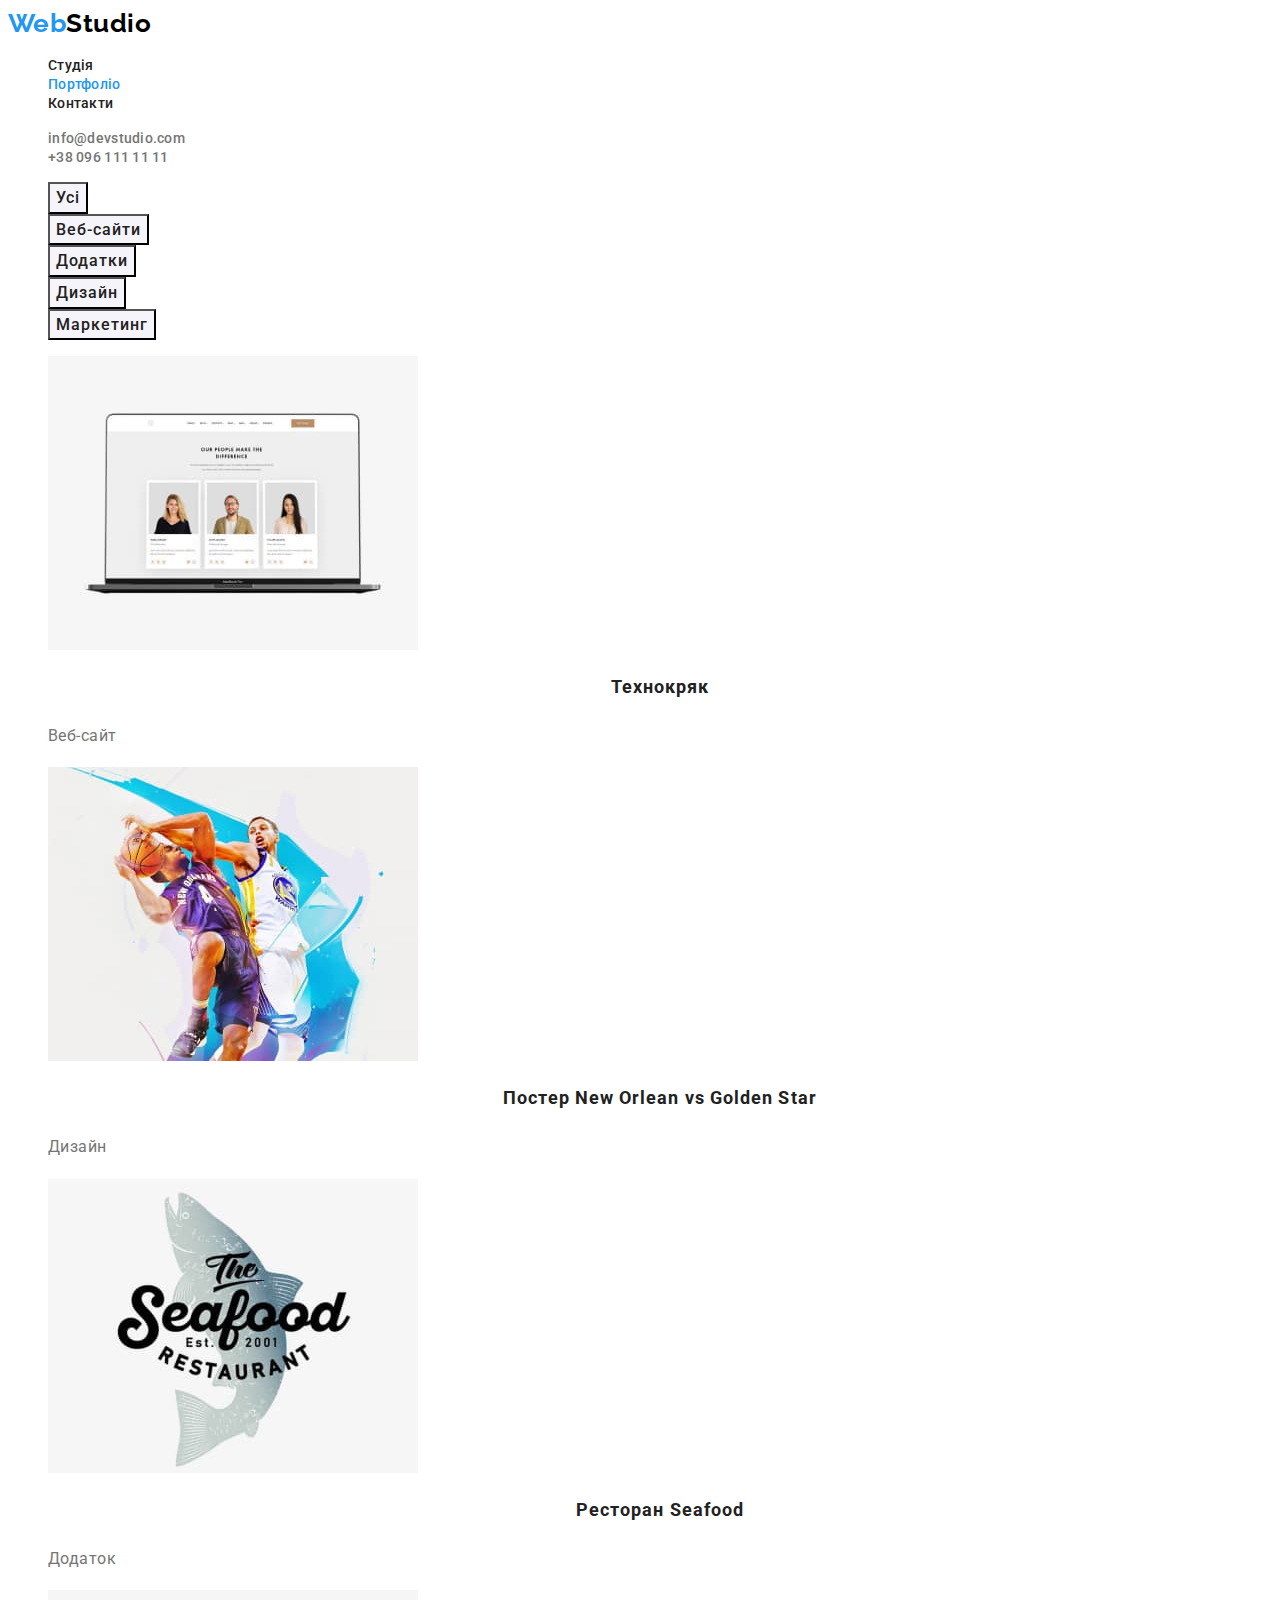
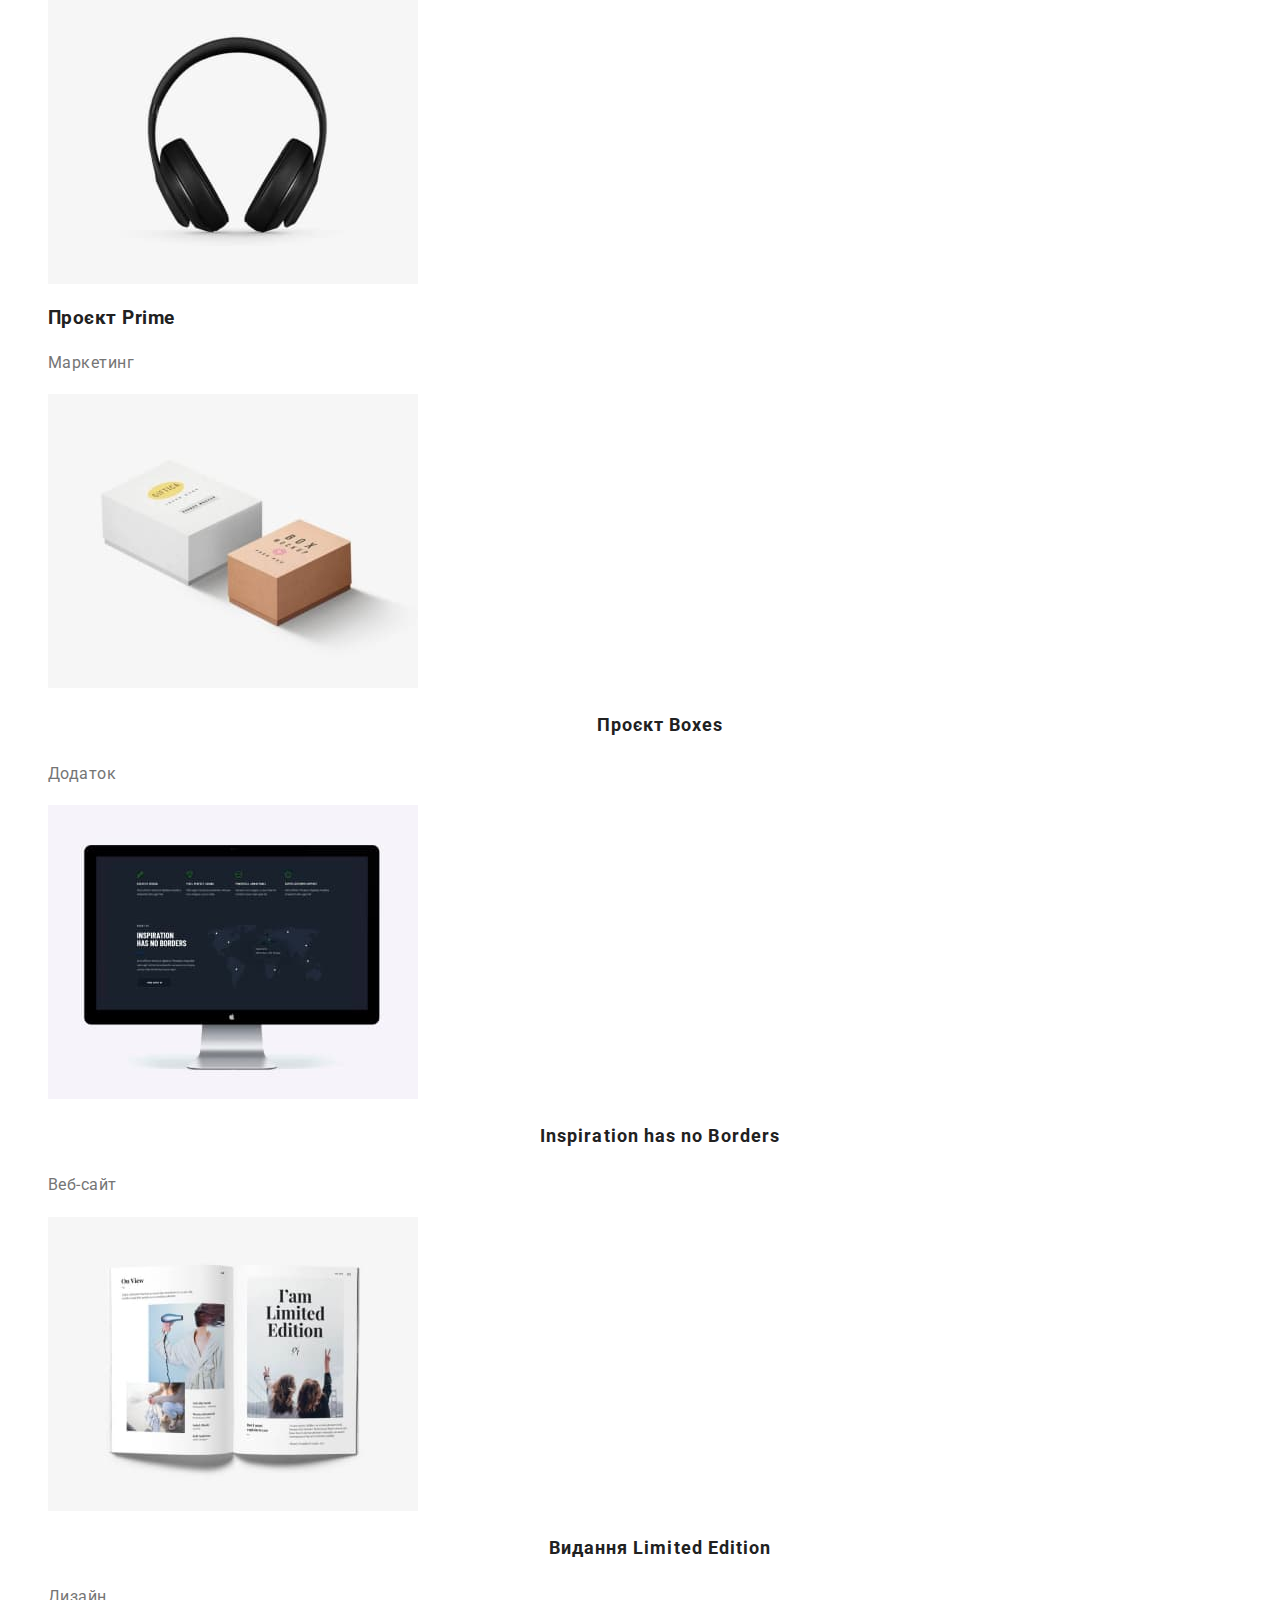
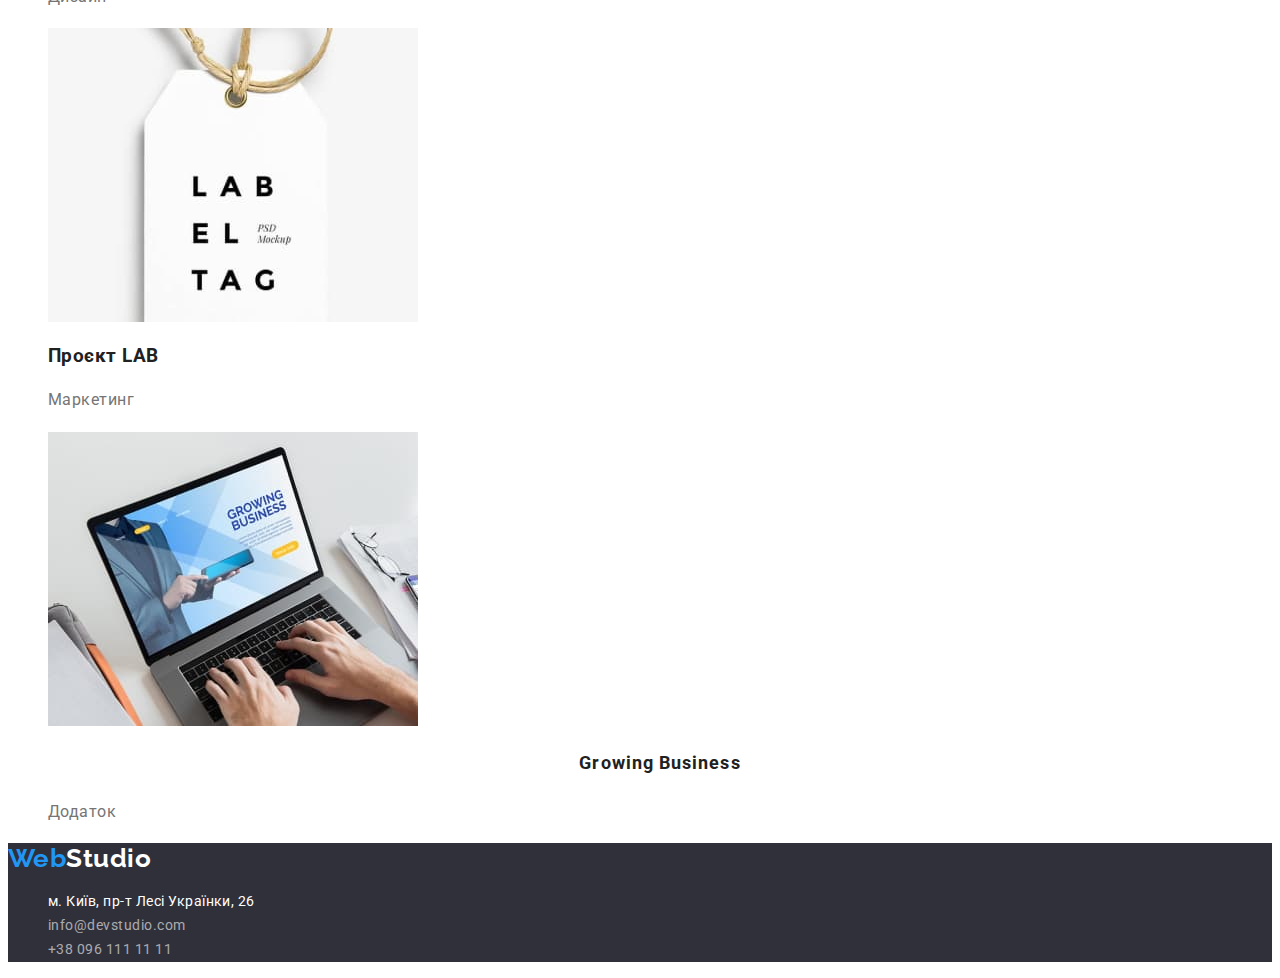
==== portfolio.html @ 3859c416 "Initial commit" ====
<!DOCTYPE html>
<html lang="en">
  <head>
    <meta charset="UTF-8" />
    <meta http-equiv="X-UA-Compatible" content="IE=edge" />
    <meta name="viewport" content="width=device-width, initial-scale=1.0" />
    <title>Портфоліо</title>
    <link
      href="https://fonts.googleapis.com/css2?family=Raleway:wght@700&family=Roboto:wght@400;500;700;900&display=swap"
      rel="stylesheet"
    />
    <link rel="stylesheet" href="./css/styles.css" />
  </head>
  <body>
    <!--Шапка сайту-->
    <header>
      <nav>
        <a href="./index.html" class="logo">
          <span class="logo-first">Web</span><span class="logo-second">Studio</span>
        </a>
        <ul class="site-nav list">
          <li><a href="./index.html" class="link">Студія</a></li>
          <li><a href="Портфоліо" class="link current">Портфоліо</a></li>
          <li><a href="Контакти" class="link">Контакти</a></li>
        </ul>
      </nav>
      <ul class="auth-nav list">
        <li><a href="info@devstudio.com" class="link">info@devstudio.com</a></li>
        <li><a href="+380961111111" class="link">+38 096 111 11 11</a></li>
      </ul>
    </header>
    <main>
      <section class="section">
        <h1 class="title-none">Портфоліо</h1>
        <ul class="button list">
          <li><button type="button" class="button secondary">Усі</button></li>
          <li><button type="button" class="button secondary">Веб-сайти</button></li>
          <li><button type="button" class="button secondary">Додатки</button></li>
          <li><button type="button" class="button secondary">Дизайн</button></li>
          <li><button type="button" class="button secondary">Маркетинг</button></li>
        </ul>
        <ul class="projects list">
          <li>
            <img src="./images/technocrack.jpg" alt="technocrack" width="370" height="294" />
            <h2 class="title">Технокряк</h2>
            <p class="text">Веб-сайт</p>
          </li>
          <li>
            <img
              src="./images/posternewstar.jpg"
              alt="Постер New Orlean vs Golden Star"
              width="370"
              height="294"
            />
            <h2 class="title">Постер New Orlean vs Golden Star</h2>
            <p class="text">Дизайн</p>
          </li>
          <li>
            <img
              src="./images/restaurantseafood.jpg"
              alt="Ресторан Seafood"
              width="370"
              height="294"
            />
            <h2 class="title">Ресторан Seafood</h2>
            <p class="text">Додаток</p>
          </li>
          <li>
            <img src="./images/projectprime.jpg" alt="Проєкт Prime" width="370" height="294" />
            <h3>Проєкт Prime</h3>
            <p class="text">Маркетинг</p>
          </li>
          <li>
            <img src="./images/projectboxes.jpg" alt="Проєкт Boxes" width="370" height="294" />
            <h2 class="title">Проєкт Boxes</h2>
            <p class="text">Додаток</p>
          </li>
          <li>
            <img
              src="./images/inspiration.jpg"
              alt="Inspiration has no Borders"
              width="370"
              height="294"
            />
            <h2 class="title">Inspiration has no Borders</h2>
            <p class="text">Веб-сайт</p>
          </li>
          <li>
            <img
              src="./images/limitededition.jpg"
              alt="Видання Limited Edition"
              width="370"
              height="294"
            />
            <h2 class="title">Видання Limited Edition</h2>
            <p class="text">Дизайн</p>
          </li>
          <li>
            <img src="./images/projectlab.jpg" alt="Проєкт LAB" width="370" height="294" />
            <h3>Проєкт LAB</h3>
            <p class="text">Маркетинг</p>
          </li>
          <li>
            <img
              src="./images/growingbusiness.jpg"
              alt="Growing Business"
              width="370"
              height="294"
            />
            <h2 class="title">Growing Business</h2>
            <p class="text">Додаток</p>
          </li>
        </ul>
      </section>
    </main>

    <footer>
      <div class="footer">
        <a href="./index.html" class="logo">
          <span class="logo-first">Web</span><span class="logo-third">Studio</span>
        </a>
        <!--Контакти-->
        <address>
          <ul class="list">
            <li>
              <a
                href="https://goo.gl/maps/4yeFiKxMRU1gBtnu8"
                target="_blank"
                rel="noopener noreferrer"
                class="address list"
                >м. Київ, пр-т Лесі Українки, 26</a
              >
            </li>
            <li><a href="" class="connect">info@devstudio.com</a></li>
            <li><a href="" class="connect">+38 096 111 11 11</a></li>
          </ul>
        </address>
      </div>
    </footer>
  </body>
</html>
---- css/styles.css ----
/* цвет основного теста rgba(33, 33, 33, 1) */
/* вторичный цвет теста rgba(117, 117, 117, 1) */
/* третичный цвет теста rgba(255, 255, 255, 0.6) */
/* цвет лого черный rgba(0, 0, 0, 1) */
/* цвет лого синий, bcg Button, hover rgba(33, 150, 243, 1) */
/* цвет основного фона, color hero, color Button rgba(255, 255, 255, 1) */
/* вторичный цвет фона, bcg Button secondary rgba(245, 244, 250, 1) */
/* третичный цвет фона footer, фона hero rgba(47, 48, 58, 1) */

:root {
    --primary-text-color: rgba(33, 33, 33, 1);
    --secondary-text-color: rgba(117, 117, 117, 1);
    --tertiary-text-color: rgba(255, 255, 255, 0.6);
    --accent-color: rgba(33, 150, 243, 1);
    --logo-first-color: rgba(0, 0, 0, 1);
    --button-text-color: rgba(255, 255, 255, 1);
    --bcg-button-color: rgba(245, 244, 250, 1);
    --bcg-hero-color: rgba(47, 48, 58, 1);
}

body {
    background-color: var(--button-text-color);
    color: var(--primary-text-color);
    font-family: 'Roboto', sans-serif;
    font-weight: 400;
    font-style: normal;
    letter-spacing: 0.03em;
}

.list {
    list-style: none;
}

/* Site nav */

.logo {
    font-family: 'Raleway', sans-serif;
    font-weight: 700;
    font-size: 26px;
    line-height: 1.2;
    text-decoration: none;
}

.logo-first {
    color: var(--accent-color);   
}

.logo-second {
    color: var(--logo-first-color);
}

.logo-third {
    color: var(--button-text-color);
}

.site-nav .link {
    color: var(--primary-text-color);
    font-weight: 500;
    font-size: 14px;
    line-height: 1.2;
    letter-spacing: 0.02em;
    text-decoration: none;
}
.site-nav .link:hover,
.site-nav .link:focus {
    color: var(--accent-color);
}

.site-nav .link.current {
    color: var(--accent-color);
}

.auth-nav .link {
    color: var(--secondary-text-color);
    font-weight: 500;
    font-size: 14px;
    line-height: 1.2;
    letter-spacing: 0.02em;
    text-decoration: none;
}

.auth-nav .link:hover, 
.auth-nav .link:focus {
    color: var(--accent-color);
}

/* Hero */

.hero {
    background-color: var(--bcg-hero-color);
}

.hero-title {
    color: var(--button-text-color);
    font-weight: 900;
    font-size: 44px;
    line-height: 1.36;
    text-align: center;
    letter-spacing: 0.06em;
    text-transform: uppercase;
}

/* Button-Hero */

.button {  
    background-color: var(--accent-color);
    color: var(--button-text-color);
    font-family: inherit;
    font-weight: 700;
    font-size: 16px;
    line-height: 1.88;
    letter-spacing: 0.06em;
}

/* Button-Portfolio */

.section .button {
    background-color: var(--button-text-color);
}

.button.secondary {
    background-color: var(--bcg-button-color);
    color: var(--primary-text-color);
    font-family: inherit;
    font-weight: 500;
    font-size: 16px;
    line-height: 1.6;
}

.button .button.secondary:hover,
.button .button.secondary:focus {
    background-color: var(--accent-color);
    color: var(--button-text-color);
}

/* Section */
 
.section .title {
    color: var(--primary-text-color);
    font-weight: 700;
    font-size: 36px;
    line-height: 1.2;
    text-align: center;
}

.section .title-none {
    display: none;
}

/* Features */

.features .title {
    color: var(--primary-text-color);
    font-weight: 700;
    font-size: 14px;
    line-height: 1.2;
    text-transform: uppercase;
}

.features .text {
    color: var(--secondary-text-color);
    font-size: 14px;
    line-height: 1.71;
}

/* Command */

.section.command {
    background-color: var(--bcg-button-color);
}

.command.list .title {
    color: var(--primary-text-color);
    font-weight: 500;
    font-size: 16px;
    line-height: 1.2;
}

.command.list .post {
    color: var(--secondary-text-color);
    font-size: 16px;
    line-height: 1.2;
}

/* Footer */

.footer {
    background-color: var(--bcg-hero-color);
}

.footer .address {
    color: var(--button-text-color);
    font-style: normal;
    font-size: 14px;
    line-height: 1.7;
    text-decoration: none;

}

.footer .address:hover,
.footer .address:hover {
    color: var(--accent-color);
}

.footer .connect {
    color: var(--tertiary-text-color);
    font-style: normal;
    font-size: 14px;
    line-height: 1.7;
    text-decoration: none;
}

.footer .connect:hover,
.footer .connect:focus {
    color: var(--accent-color);
}

/* Portfolio */

.projects .title {
    color: var(--primary-text-color);
    font-weight: 700;
    font-size: 18px;
    line-height: 2;
    letter-spacing: 0.06em;
}

.projects .text {
    color: var(--secondary-text-color);
    font-size: 16px;
    line-height: 1.9;    
}
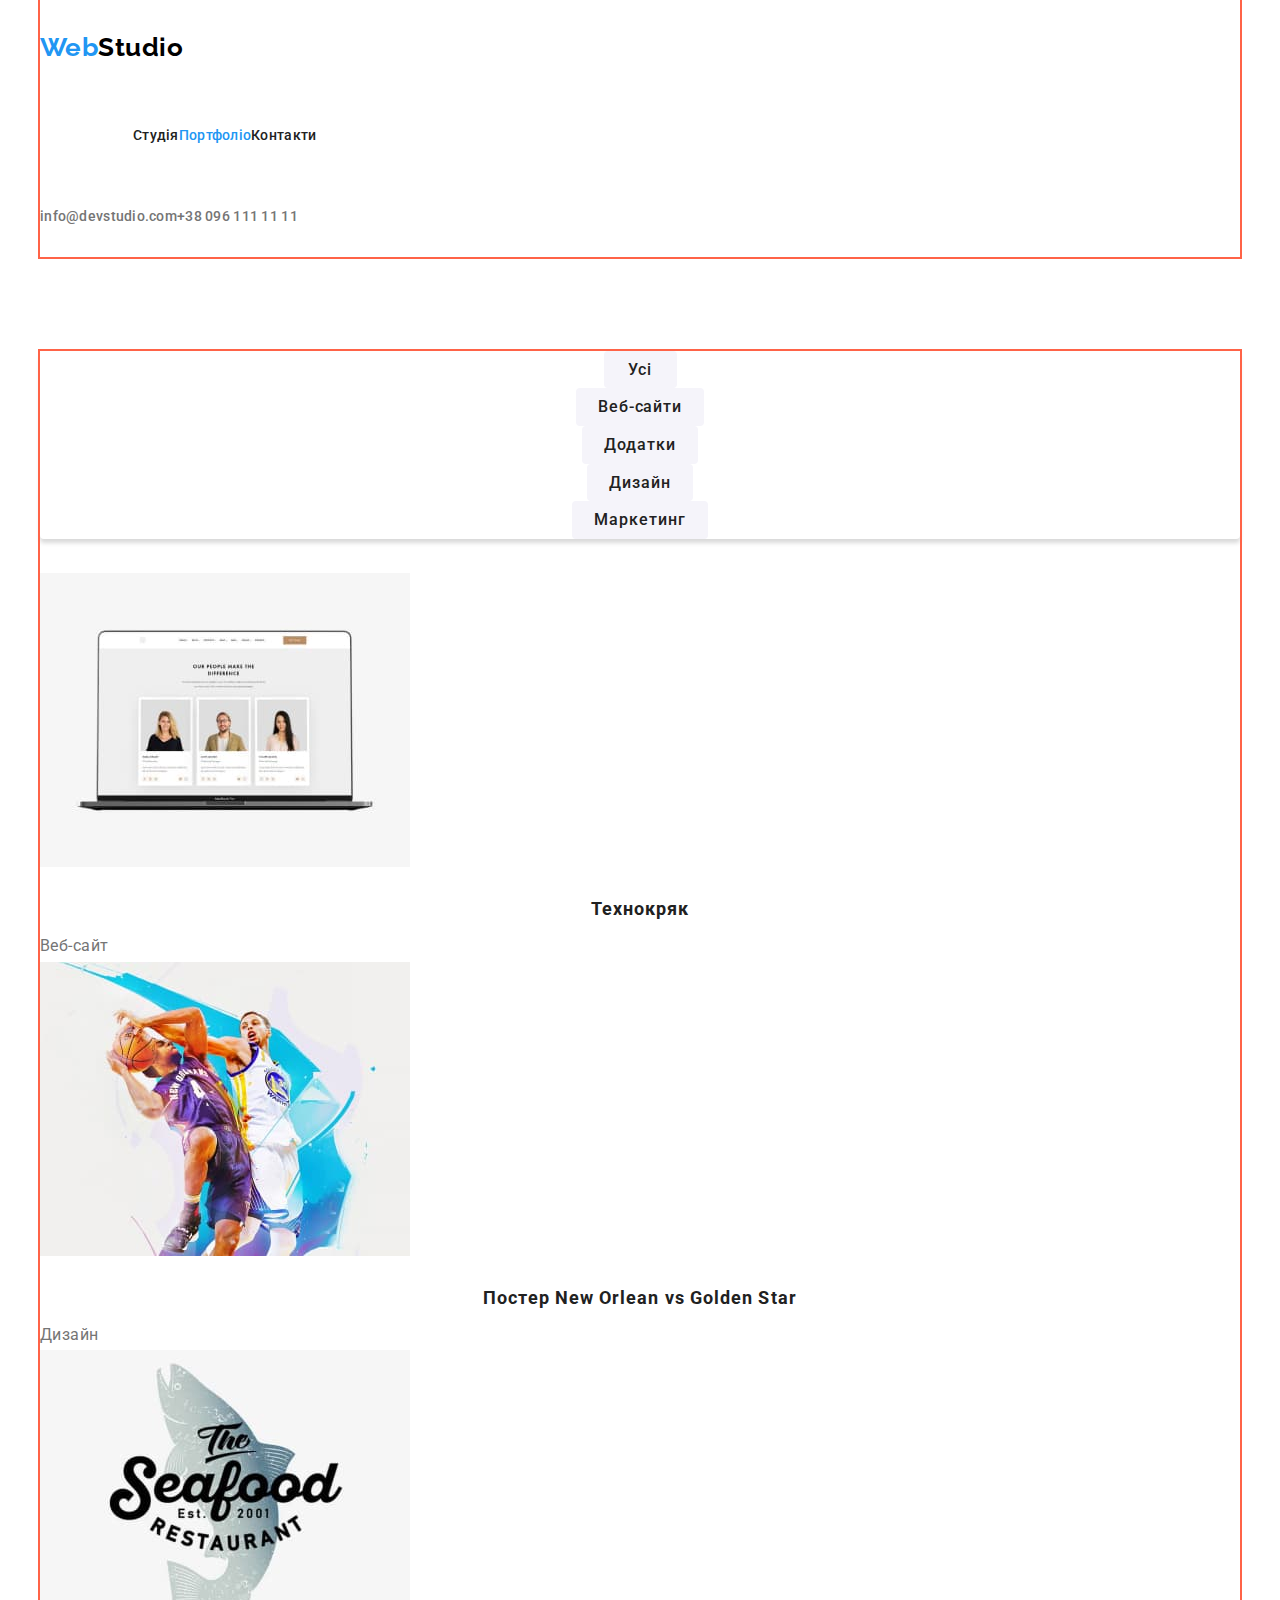
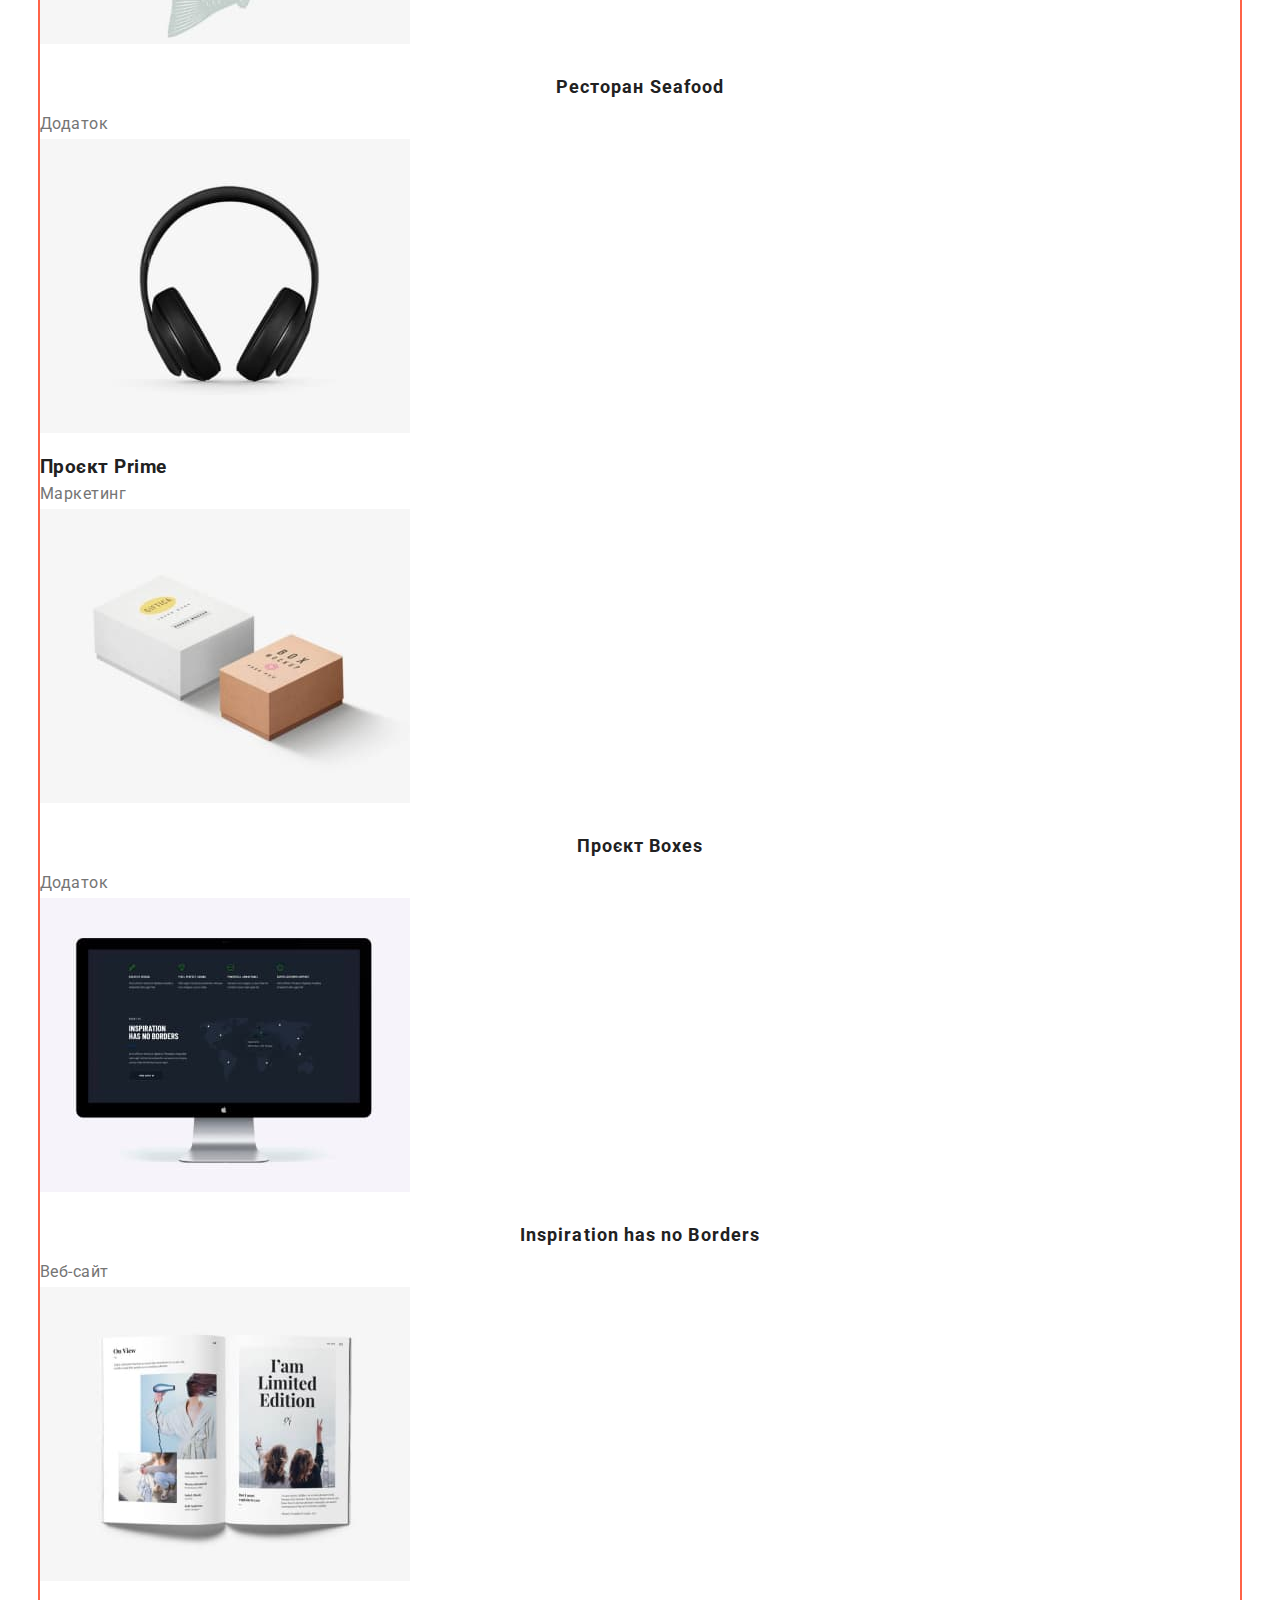
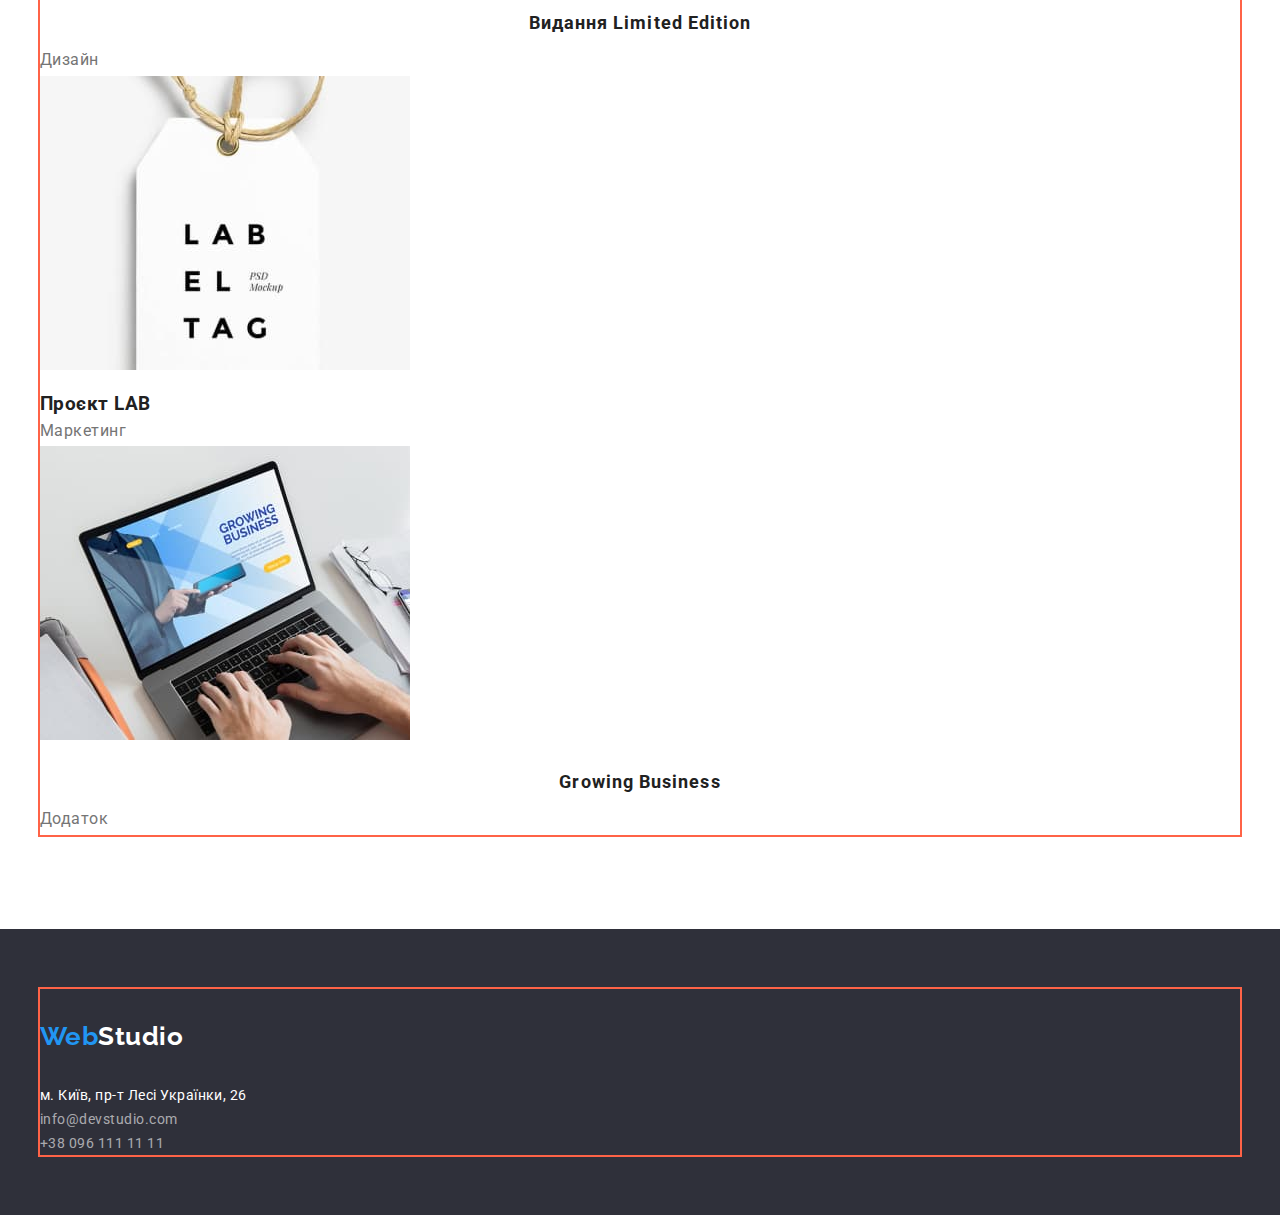
==== commit d612a84a: "Геометрия Главной страницы" ====
--- a/portfolio.html
+++ b/portfolio.html
@@ -9,132 +9,143 @@
       href="https://fonts.googleapis.com/css2?family=Raleway:wght@700&family=Roboto:wght@400;500;700;900&display=swap"
       rel="stylesheet"
     />
+    <link
+      rel="stylesheet"
+      href="https://cdnjs.cloudflare.com/ajax/libs/modern-normalize/1.0.0/modern-normalize.min.css"
+    />
     <link rel="stylesheet" href="./css/styles.css" />
   </head>
   <body>
     <!--Шапка сайту-->
     <header>
-      <nav>
-        <a href="./index.html" class="logo">
-          <span class="logo-first">Web</span><span class="logo-second">Studio</span>
-        </a>
-        <ul class="site-nav list">
-          <li><a href="./index.html" class="link">Студія</a></li>
-          <li><a href="Портфоліо" class="link current">Портфоліо</a></li>
-          <li><a href="Контакти" class="link">Контакти</a></li>
+      <div class="container">
+        <nav>
+          <a href="./index.html" class="logo">
+            <span class="logo-first">Web</span><span class="logo-second">Studio</span>
+          </a>
+          <ul class="site-nav list">
+            <li><a href="./index.html" class="link">Студія</a></li>
+            <li><a href="Портфоліо" class="link current">Портфоліо</a></li>
+            <li><a href="Контакти" class="link">Контакти</a></li>
+          </ul>
+        </nav>
+        <ul class="auth-nav list">
+          <li><a href="info@devstudio.com" class="link">info@devstudio.com</a></li>
+          <li><a href="+380961111111" class="link">+38 096 111 11 11</a></li>
         </ul>
-      </nav>
-      <ul class="auth-nav list">
-        <li><a href="info@devstudio.com" class="link">info@devstudio.com</a></li>
-        <li><a href="+380961111111" class="link">+38 096 111 11 11</a></li>
-      </ul>
+      </div>
     </header>
+
     <main>
       <section class="section">
-        <h1 class="title-none">Портфоліо</h1>
-        <ul class="button list">
-          <li><button type="button" class="button secondary">Усі</button></li>
-          <li><button type="button" class="button secondary">Веб-сайти</button></li>
-          <li><button type="button" class="button secondary">Додатки</button></li>
-          <li><button type="button" class="button secondary">Дизайн</button></li>
-          <li><button type="button" class="button secondary">Маркетинг</button></li>
-        </ul>
-        <ul class="projects list">
-          <li>
-            <img src="./images/technocrack.jpg" alt="technocrack" width="370" height="294" />
-            <h2 class="title">Технокряк</h2>
-            <p class="text">Веб-сайт</p>
-          </li>
-          <li>
-            <img
-              src="./images/posternewstar.jpg"
-              alt="Постер New Orlean vs Golden Star"
-              width="370"
-              height="294"
-            />
-            <h2 class="title">Постер New Orlean vs Golden Star</h2>
-            <p class="text">Дизайн</p>
-          </li>
-          <li>
-            <img
-              src="./images/restaurantseafood.jpg"
-              alt="Ресторан Seafood"
-              width="370"
-              height="294"
-            />
-            <h2 class="title">Ресторан Seafood</h2>
-            <p class="text">Додаток</p>
-          </li>
-          <li>
-            <img src="./images/projectprime.jpg" alt="Проєкт Prime" width="370" height="294" />
-            <h3>Проєкт Prime</h3>
-            <p class="text">Маркетинг</p>
-          </li>
-          <li>
-            <img src="./images/projectboxes.jpg" alt="Проєкт Boxes" width="370" height="294" />
-            <h2 class="title">Проєкт Boxes</h2>
-            <p class="text">Додаток</p>
-          </li>
-          <li>
-            <img
-              src="./images/inspiration.jpg"
-              alt="Inspiration has no Borders"
-              width="370"
-              height="294"
-            />
-            <h2 class="title">Inspiration has no Borders</h2>
-            <p class="text">Веб-сайт</p>
-          </li>
-          <li>
-            <img
-              src="./images/limitededition.jpg"
-              alt="Видання Limited Edition"
-              width="370"
-              height="294"
-            />
-            <h2 class="title">Видання Limited Edition</h2>
-            <p class="text">Дизайн</p>
-          </li>
-          <li>
-            <img src="./images/projectlab.jpg" alt="Проєкт LAB" width="370" height="294" />
-            <h3>Проєкт LAB</h3>
-            <p class="text">Маркетинг</p>
-          </li>
-          <li>
-            <img
-              src="./images/growingbusiness.jpg"
-              alt="Growing Business"
-              width="370"
-              height="294"
-            />
-            <h2 class="title">Growing Business</h2>
-            <p class="text">Додаток</p>
-          </li>
-        </ul>
+        <div class="container">
+          <h1 class="title-none">Портфоліо</h1>
+          <ul class="button list">
+            <li><button type="button" class="button secondary">Усі</button></li>
+            <li><button type="button" class="button secondary">Веб-сайти</button></li>
+            <li><button type="button" class="button secondary">Додатки</button></li>
+            <li><button type="button" class="button secondary">Дизайн</button></li>
+            <li><button type="button" class="button secondary">Маркетинг</button></li>
+          </ul>
+          <ul class="projects list">
+            <li>
+              <img src="./images/technocrack.jpg" alt="technocrack" width="370" height="294" />
+              <h2 class="title">Технокряк</h2>
+              <p class="text">Веб-сайт</p>
+            </li>
+            <li>
+              <img
+                src="./images/posternewstar.jpg"
+                alt="Постер New Orlean vs Golden Star"
+                width="370"
+                height="294"
+              />
+              <h2 class="title">Постер New Orlean vs Golden Star</h2>
+              <p class="text">Дизайн</p>
+            </li>
+            <li>
+              <img
+                src="./images/restaurantseafood.jpg"
+                alt="Ресторан Seafood"
+                width="370"
+                height="294"
+              />
+              <h2 class="title">Ресторан Seafood</h2>
+              <p class="text">Додаток</p>
+            </li>
+            <li>
+              <img src="./images/projectprime.jpg" alt="Проєкт Prime" width="370" height="294" />
+              <h3>Проєкт Prime</h3>
+              <p class="text">Маркетинг</p>
+            </li>
+            <li>
+              <img src="./images/projectboxes.jpg" alt="Проєкт Boxes" width="370" height="294" />
+              <h2 class="title">Проєкт Boxes</h2>
+              <p class="text">Додаток</p>
+            </li>
+            <li>
+              <img
+                src="./images/inspiration.jpg"
+                alt="Inspiration has no Borders"
+                width="370"
+                height="294"
+              />
+              <h2 class="title">Inspiration has no Borders</h2>
+              <p class="text">Веб-сайт</p>
+            </li>
+            <li>
+              <img
+                src="./images/limitededition.jpg"
+                alt="Видання Limited Edition"
+                width="370"
+                height="294"
+              />
+              <h2 class="title">Видання Limited Edition</h2>
+              <p class="text">Дизайн</p>
+            </li>
+            <li>
+              <img src="./images/projectlab.jpg" alt="Проєкт LAB" width="370" height="294" />
+              <h3>Проєкт LAB</h3>
+              <p class="text">Маркетинг</p>
+            </li>
+            <li>
+              <img
+                src="./images/growingbusiness.jpg"
+                alt="Growing Business"
+                width="370"
+                height="294"
+              />
+              <h2 class="title">Growing Business</h2>
+              <p class="text">Додаток</p>
+            </li>
+          </ul>
+        </div>
       </section>
     </main>
 
     <footer>
       <div class="footer">
-        <a href="./index.html" class="logo">
-          <span class="logo-first">Web</span><span class="logo-third">Studio</span>
-        </a>
-        <!--Контакти-->
-        <address>
-          <ul class="list">
-            <li>
-              <a
-                href="https://goo.gl/maps/4yeFiKxMRU1gBtnu8"
-                target="_blank"
-                rel="noopener noreferrer"
-                class="address list"
-                >м. Київ, пр-т Лесі Українки, 26</a
-              >
-            </li>
-            <li><a href="" class="connect">info@devstudio.com</a></li>
-            <li><a href="" class="connect">+38 096 111 11 11</a></li>
-          </ul>
-        </address>
+        <div class="container">
+          <a href="./index.html" class="logo">
+            <span class="logo-first">Web</span><span class="logo-third">Studio</span>
+          </a>
+          <!--Контакти-->
+          <address>
+            <ul class="list">
+              <li>
+                <a
+                  href="https://goo.gl/maps/4yeFiKxMRU1gBtnu8"
+                  target="_blank"
+                  rel="noopener noreferrer"
+                  class="address list"
+                  >м. Київ, пр-т Лесі Українки, 26</a
+                >
+              </li>
+              <li><a href="" class="connect">info@devstudio.com</a></li>
+              <li><a href="" class="connect">+38 096 111 11 11</a></li>
+            </ul>
+          </address>
+        </div>
       </div>
     </footer>
   </body>
--- a/css/styles.css
+++ b/css/styles.css
@@ -28,12 +28,35 @@
 }
 
 .list {
+    padding: 0;
+    margin: 0;
     list-style: none;
 }
 
+h1,
+h2,
+h3,
+p {
+    margin-top: 0;
+    margin-bottom: 0;
+}
+
 /* Site nav */
+.main-nav {
+    display: flex;
+    align-items: center;
+}
+
+.nav {
+    display: flex;
+    align-items: center;
+}
 
 .logo {
+    display: block;
+    padding-top: 32px;
+    padding-bottom: 32px;
+
     font-family: 'Raleway', sans-serif;
     font-weight: 700;
     font-size: 26px;
@@ -42,7 +65,7 @@
 }
 
 .logo-first {
-    color: var(--accent-color);   
+    color: var(--accent-color);
 }
 
 .logo-second {
@@ -53,14 +76,29 @@
     color: var(--button-text-color);
 }
 
+.site-nav {
+    display: flex;
+    margin-left: 93px;
+}
+
+.site-nav .item + .item {
+    margin-left: 50px;
+}
+
 .site-nav .link {
-    color: var(--primary-text-color);
+    display: block;
+    padding-top: 32px;
+    padding-bottom: 32px;
+
+    color: var(--primary-text-color);
+
     font-weight: 500;
     font-size: 14px;
     line-height: 1.2;
     letter-spacing: 0.02em;
     text-decoration: none;
 }
+
 .site-nav .link:hover,
 .site-nav .link:focus {
     color: var(--accent-color);
@@ -70,8 +108,22 @@
     color: var(--accent-color);
 }
 
+.auth-nav {
+        display: flex;
+        margin-left: auto;
+    }
+
+.auth-nav .item + .item {
+    margin-left: 50px;
+}
+
 .auth-nav .link {
+    display: block;
+    padding-top: 32px;
+    padding-bottom: 32px;
+
     color: var(--secondary-text-color);
+
     font-weight: 500;
     font-size: 14px;
     line-height: 1.2;
@@ -79,37 +131,67 @@
     text-decoration: none;
 }
 
-.auth-nav .link:hover, 
+.auth-nav .link:hover,
 .auth-nav .link:focus {
     color: var(--accent-color);
 }
 
+.page-header {
+    background-color: var(--button-text-color);
+}
+
 /* Hero */
 
 .hero {
+    padding-top: 200px;
+    padding-bottom: 200px;
+    margin-bottom: 94px;
+    text-align: center;
     background-color: var(--bcg-hero-color);
+
 }
 
 .hero-title {
-    color: var(--button-text-color);
+    margin-top: 0;
+    margin-bottom: 30px;
+
+    color: var(--button-text-color);
+
     font-weight: 900;
     font-size: 44px;
     line-height: 1.36;
-    text-align: center;
+
     letter-spacing: 0.06em;
     text-transform: uppercase;
 }
 
 /* Button-Hero */
 
-.button {  
+.button {
+    border-radius: 4px;
+    border: transparent;
+    padding: 10px 32px;
+    min-width: 216px;
+
     background-color: var(--accent-color);
-    color: var(--button-text-color);
+    box-shadow: 0px 4px 4px rgba(0, 0, 0, 0.15);
+    color: var(--button-text-color);
+
     font-family: inherit;
     font-weight: 700;
     font-size: 16px;
     line-height: 1.88;
     letter-spacing: 0.06em;
+    text-align: center;
+    align-items: center;
+}
+
+.container {
+    margin-left: auto;
+    margin-right: auto;
+
+    width: 1200px;
+    outline: 2px solid tomato
 }
 
 /* Button-Portfolio */
@@ -119,23 +201,34 @@
 }
 
 .button.secondary {
+    display: inline-block;
+    border-radius: 4px;
+    border: transparent;
+    padding: 6px 22px;
+    min-width: 73px;
+
     background-color: var(--bcg-button-color);
     color: var(--primary-text-color);
+    box-shadow: none;
+
     font-family: inherit;
     font-weight: 500;
     font-size: 16px;
     line-height: 1.6;
+    text-align: center;
 }
 
 .button .button.secondary:hover,
 .button .button.secondary:focus {
     background-color: var(--accent-color);
     color: var(--button-text-color);
+    box-shadow: 0px 3px 1px rgba(0, 0, 0, 0.1), 0px 1px 2px rgba(0, 0, 0, 0.08), 0px 2px 2px rgba(0, 0, 0, 0.12);
 }
 
 /* Section */
- 
+
 .section .title {
+    margin: 0; 
     color: var(--primary-text-color);
     font-weight: 700;
     font-size: 36px;
@@ -147,9 +240,30 @@
     display: none;
 }
 
+.section h2.title {
+    margin-bottom: 50px;
+}
+
+.section.command h2.title {
+    padding-top: 94px;
+}
+
 /* Features */
+.features {
+    display: flex;
+
+}
+
+.features .item + .item {
+    margin-left: 30px;
+}
+
+ul.features.list {
+    margin-bottom: 94px;
+}
 
 .features .title {
+    margin-bottom: 10px;
     color: var(--primary-text-color);
     font-weight: 700;
     font-size: 14px;
@@ -163,32 +277,60 @@
     line-height: 1.71;
 }
 
+/* Work */
+
+.work {
+    display: flex;
+    justify-content: space-between;
+    max-height: 294px;
+}
+
 /* Command */
 
+.command.list {
+    display: flex;
+    justify-content: space-between;
+}
+
+.command.list .item {
+    background-color: var(--button-text-color);
+}
+
+
 .section.command {
+    margin-top: 94px;
+    padding-bottom: 94px;
     background-color: var(--bcg-button-color);
 }
 
 .command.list .title {
+    margin-top: 30px;
+    margin-bottom: 10px;
     color: var(--primary-text-color);
     font-weight: 500;
     font-size: 16px;
     line-height: 1.2;
+    text-align: center;
 }
 
 .command.list .post {
+    margin-top: 0;
     color: var(--secondary-text-color);
     font-size: 16px;
     line-height: 1.2;
+    text-align: center;
 }
 
 /* Footer */
 
 .footer {
+    padding-top: 60px;
+    padding-bottom: 60px;
     background-color: var(--bcg-hero-color);
 }
 
 .footer .address {
+    margin-top: 20px;
     color: var(--button-text-color);
     font-style: normal;
     font-size: 14px;
@@ -203,6 +345,7 @@
 }
 
 .footer .connect {
+    margin-top: 9px;
     color: var(--tertiary-text-color);
     font-style: normal;
     font-size: 14px;
@@ -225,11 +368,28 @@
     letter-spacing: 0.06em;
 }
 
+.projects h2.title {
+    margin-bottom: 4px;
+}
+
 .projects .text {
     color: var(--secondary-text-color);
     font-size: 16px;
-    line-height: 1.9;    
-}
-
-
-
+    line-height: 1.9;
+}
+
+.section ul.button.list {
+    padding: 0;
+    margin-top: 94px;
+    margin-bottom: 34px;
+    padding-top: 0;
+    padding-bottom: 0;
+}
+
+.projects img {
+    margin-bottom: 20px;
+}
+
+ul.projects.list {
+    margin-bottom: 94px;
+}
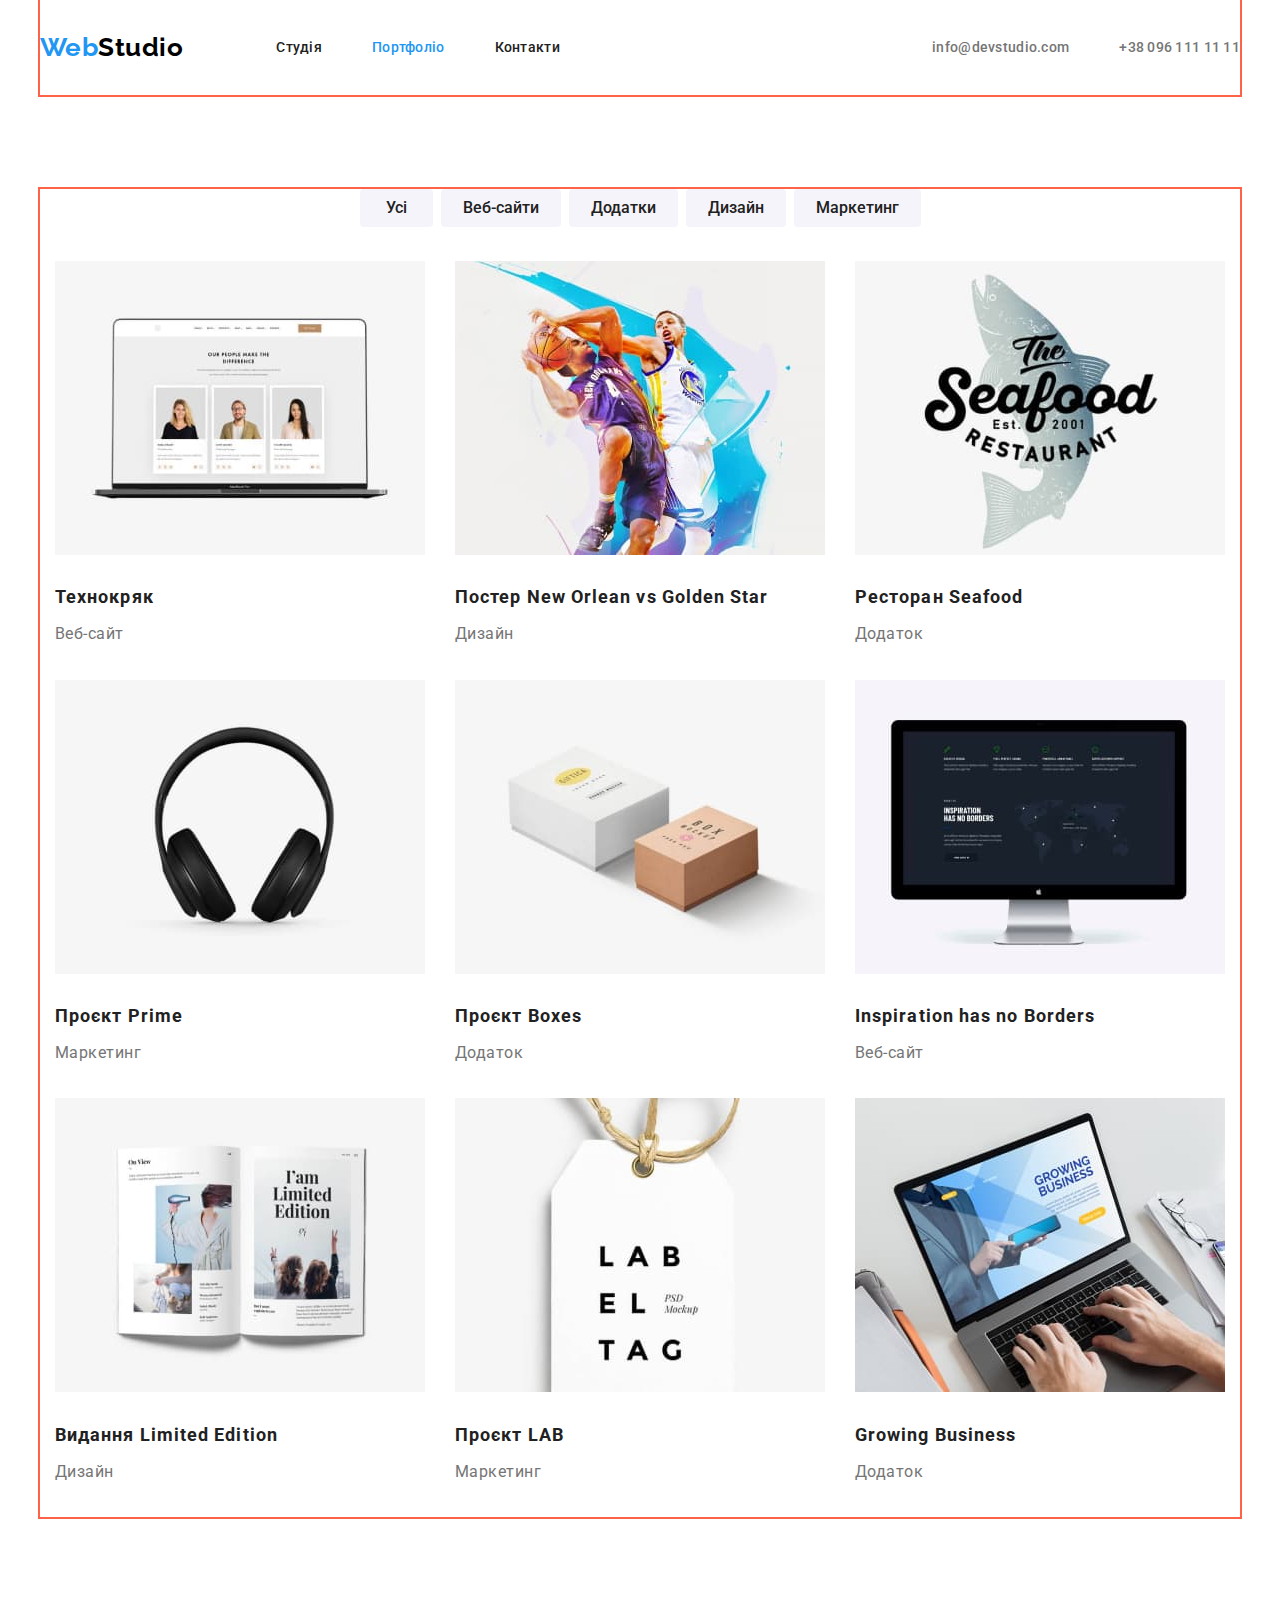
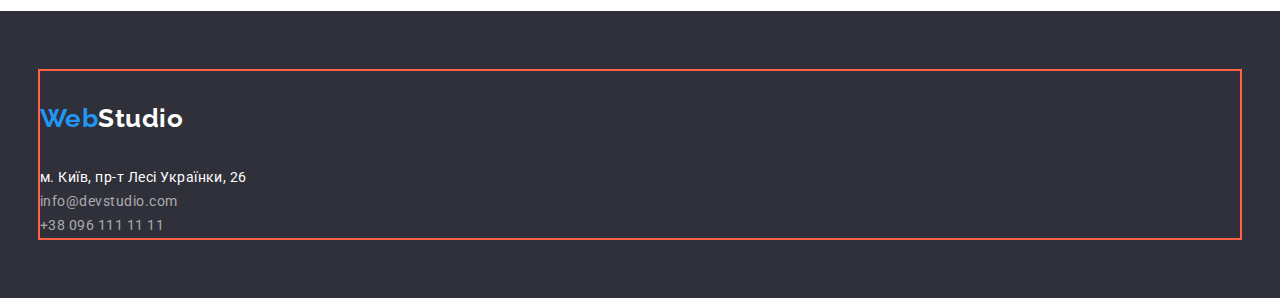
==== commit 1adafb84: "Добавляет геометрия страница портфолио" ====
--- a/portfolio.html
+++ b/portfolio.html
@@ -17,21 +17,21 @@
   </head>
   <body>
     <!--Шапка сайту-->
-    <header>
-      <div class="container">
-        <nav>
+    <header class="header">
+      <div class="container main-nav">
+        <nav class="nav">
           <a href="./index.html" class="logo">
             <span class="logo-first">Web</span><span class="logo-second">Studio</span>
           </a>
           <ul class="site-nav list">
-            <li><a href="./index.html" class="link">Студія</a></li>
-            <li><a href="Портфоліо" class="link current">Портфоліо</a></li>
-            <li><a href="Контакти" class="link">Контакти</a></li>
+            <li class="item"><a href="./index.html" class="link">Студія</a></li>
+            <li class="item"><a href="Портфоліо" class="link current">Портфоліо</a></li>
+            <li class="item"><a href="Контакти" class="link">Контакти</a></li>
           </ul>
         </nav>
         <ul class="auth-nav list">
-          <li><a href="info@devstudio.com" class="link">info@devstudio.com</a></li>
-          <li><a href="+380961111111" class="link">+38 096 111 11 11</a></li>
+          <li class="item"><a href="info@devstudio.com" class="link">info@devstudio.com</a></li>
+          <li class="item"><a href="+380961111111" class="link">+38 096 111 11 11</a></li>
         </ul>
       </div>
     </header>
@@ -41,19 +41,19 @@
         <div class="container">
           <h1 class="title-none">Портфоліо</h1>
           <ul class="button list">
-            <li><button type="button" class="button secondary">Усі</button></li>
-            <li><button type="button" class="button secondary">Веб-сайти</button></li>
-            <li><button type="button" class="button secondary">Додатки</button></li>
-            <li><button type="button" class="button secondary">Дизайн</button></li>
-            <li><button type="button" class="button secondary">Маркетинг</button></li>
+            <li class="item"><button type="button" class="button secondary">Усі</button></li>
+            <li class="item"><button type="button" class="button secondary">Веб-сайти</button></li>
+            <li class="item"><button type="button" class="button secondary">Додатки</button></li>
+            <li class="item"><button type="button" class="button secondary">Дизайн</button></li>
+            <li class="item"><button type="button" class="button secondary">Маркетинг</button></li>
           </ul>
           <ul class="projects list">
-            <li>
+            <li class="projects item">
               <img src="./images/technocrack.jpg" alt="technocrack" width="370" height="294" />
               <h2 class="title">Технокряк</h2>
               <p class="text">Веб-сайт</p>
             </li>
-            <li>
+            <li class="projects item">
               <img
                 src="./images/posternewstar.jpg"
                 alt="Постер New Orlean vs Golden Star"
@@ -63,7 +63,7 @@
               <h2 class="title">Постер New Orlean vs Golden Star</h2>
               <p class="text">Дизайн</p>
             </li>
-            <li>
+            <li class="projects item">
               <img
                 src="./images/restaurantseafood.jpg"
                 alt="Ресторан Seafood"
@@ -73,17 +73,17 @@
               <h2 class="title">Ресторан Seafood</h2>
               <p class="text">Додаток</p>
             </li>
-            <li>
+            <li class="projects item">
               <img src="./images/projectprime.jpg" alt="Проєкт Prime" width="370" height="294" />
-              <h3>Проєкт Prime</h3>
+              <h2 class="title">Проєкт Prime</h2>
               <p class="text">Маркетинг</p>
             </li>
-            <li>
+            <li class="projects item">
               <img src="./images/projectboxes.jpg" alt="Проєкт Boxes" width="370" height="294" />
               <h2 class="title">Проєкт Boxes</h2>
               <p class="text">Додаток</p>
             </li>
-            <li>
+            <li class="projects item">
               <img
                 src="./images/inspiration.jpg"
                 alt="Inspiration has no Borders"
@@ -93,7 +93,7 @@
               <h2 class="title">Inspiration has no Borders</h2>
               <p class="text">Веб-сайт</p>
             </li>
-            <li>
+            <li class="projects item">
               <img
                 src="./images/limitededition.jpg"
                 alt="Видання Limited Edition"
@@ -103,12 +103,12 @@
               <h2 class="title">Видання Limited Edition</h2>
               <p class="text">Дизайн</p>
             </li>
-            <li>
+            <li class="projects item">
               <img src="./images/projectlab.jpg" alt="Проєкт LAB" width="370" height="294" />
-              <h3>Проєкт LAB</h3>
+              <h2 class="title">Проєкт LAB</h2>
               <p class="text">Маркетинг</p>
             </li>
-            <li>
+            <li class="projects item">
               <img
                 src="./images/growingbusiness.jpg"
                 alt="Growing Business"
--- a/css/styles.css
+++ b/css/styles.css
@@ -33,14 +33,6 @@
     list-style: none;
 }
 
-h1,
-h2,
-h3,
-p {
-    margin-top: 0;
-    margin-bottom: 0;
-}
-
 /* Site nav */
 .main-nav {
     display: flex;
@@ -167,7 +159,7 @@
 
 /* Button-Hero */
 
-.button {
+.button.primary {
     border-radius: 4px;
     border: transparent;
     padding: 10px 32px;
@@ -200,6 +192,14 @@
     background-color: var(--button-text-color);
 }
 
+ul.button.list {
+    display: flex;
+    justify-content: center;
+}
+
+.button.list .item + .item {
+    margin-left: 8px;
+}
 .button.secondary {
     display: inline-block;
     border-radius: 4px;
@@ -287,10 +287,12 @@
 
 /* Command */
 
+
 .command.list {
     display: flex;
     justify-content: space-between;
 }
+
 
 .command.list .item {
     background-color: var(--button-text-color);
@@ -366,6 +368,8 @@
     font-size: 18px;
     line-height: 2;
     letter-spacing: 0.06em;
+    text-align: left;
+    
 }
 
 .projects h2.title {
@@ -373,9 +377,12 @@
 }
 
 .projects .text {
+    margin-top: 0;
+    margin-bottom: 0;
     color: var(--secondary-text-color);
     font-size: 16px;
     line-height: 1.9;
+    text-align: left;
 }
 
 .section ul.button.list {
@@ -390,6 +397,27 @@
     margin-bottom: 20px;
 }
 
+.container .projects.list {
+    width: 1200px;
+    padding-left: 15px;
+    padding-right: 15px;
+    margin-left: auto;
+    margin-right: auto;
+}
+
+
 ul.projects.list {
+    display: flex;
+    flex-wrap: wrap;
     margin-bottom: 94px;
 }
+
+.projects.item {
+    width: 370px;
+    margin-right: 30px;
+    margin-bottom: 30px;
+}
+
+.projects.item:nth-child(3n) {
+    margin-right: 0; 
+}
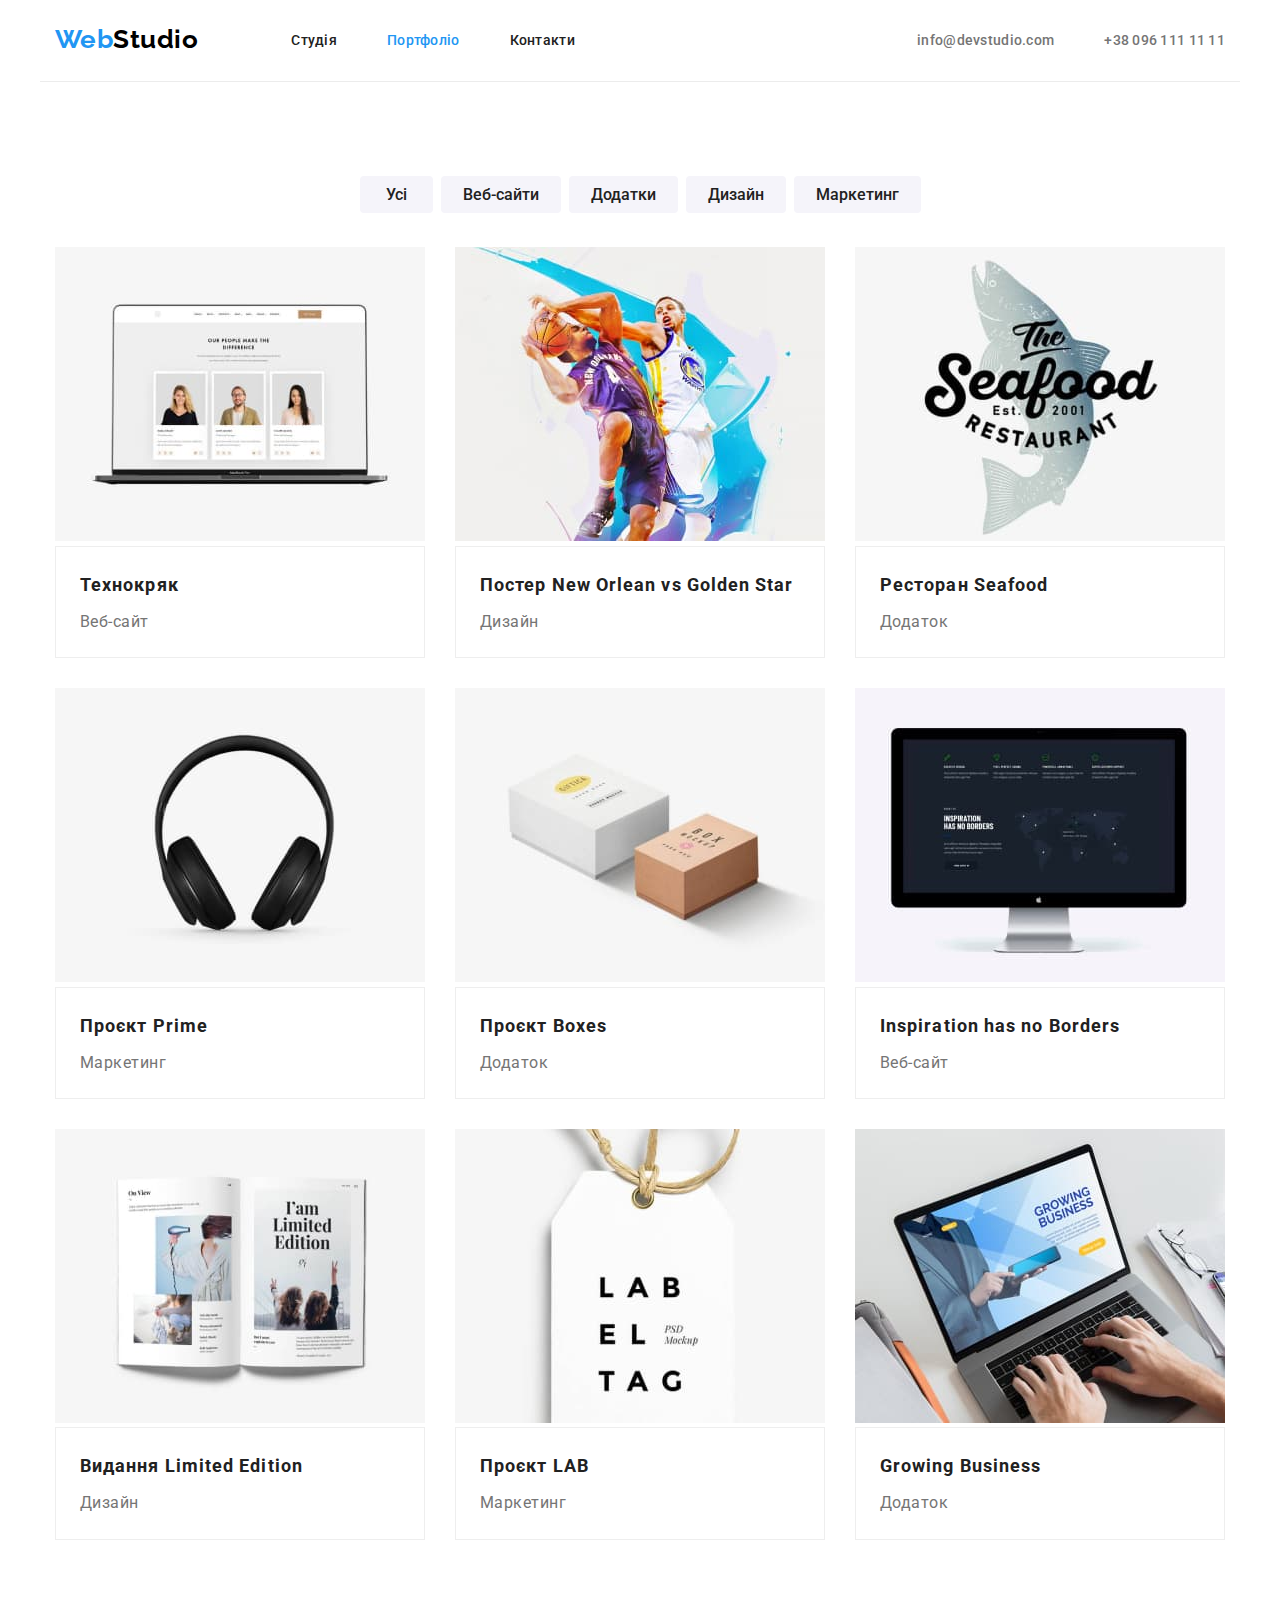
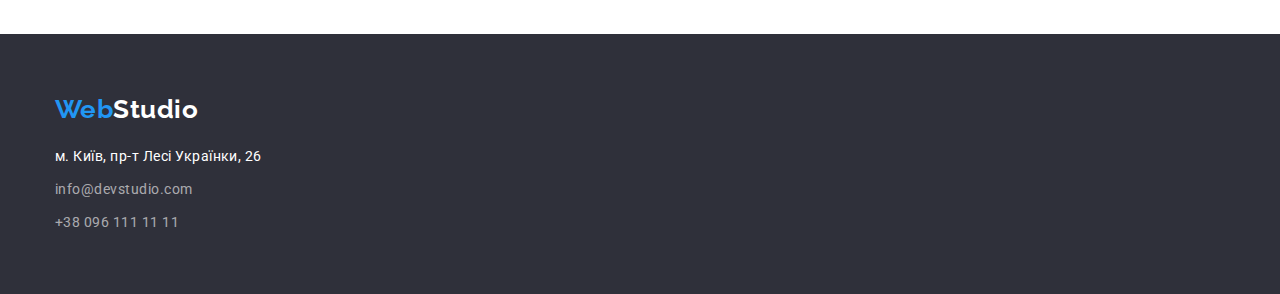
==== commit d02bfd84: "Редактирование геометрии хедер, футер, проекты" ====
--- a/portfolio.html
+++ b/portfolio.html
@@ -39,100 +39,125 @@
     <main>
       <section class="section">
         <div class="container">
-          <h1 class="title-none">Портфоліо</h1>
-          <ul class="button list">
-            <li class="item"><button type="button" class="button secondary">Усі</button></li>
-            <li class="item"><button type="button" class="button secondary">Веб-сайти</button></li>
-            <li class="item"><button type="button" class="button secondary">Додатки</button></li>
-            <li class="item"><button type="button" class="button secondary">Дизайн</button></li>
-            <li class="item"><button type="button" class="button secondary">Маркетинг</button></li>
-          </ul>
-          <ul class="projects list">
-            <li class="projects item">
-              <img src="./images/technocrack.jpg" alt="technocrack" width="370" height="294" />
-              <h2 class="title">Технокряк</h2>
-              <p class="text">Веб-сайт</p>
-            </li>
-            <li class="projects item">
-              <img
-                src="./images/posternewstar.jpg"
-                alt="Постер New Orlean vs Golden Star"
-                width="370"
-                height="294"
-              />
-              <h2 class="title">Постер New Orlean vs Golden Star</h2>
-              <p class="text">Дизайн</p>
-            </li>
-            <li class="projects item">
-              <img
-                src="./images/restaurantseafood.jpg"
-                alt="Ресторан Seafood"
-                width="370"
-                height="294"
-              />
-              <h2 class="title">Ресторан Seafood</h2>
-              <p class="text">Додаток</p>
-            </li>
-            <li class="projects item">
-              <img src="./images/projectprime.jpg" alt="Проєкт Prime" width="370" height="294" />
-              <h2 class="title">Проєкт Prime</h2>
-              <p class="text">Маркетинг</p>
-            </li>
-            <li class="projects item">
-              <img src="./images/projectboxes.jpg" alt="Проєкт Boxes" width="370" height="294" />
-              <h2 class="title">Проєкт Boxes</h2>
-              <p class="text">Додаток</p>
-            </li>
-            <li class="projects item">
-              <img
-                src="./images/inspiration.jpg"
-                alt="Inspiration has no Borders"
-                width="370"
-                height="294"
-              />
-              <h2 class="title">Inspiration has no Borders</h2>
-              <p class="text">Веб-сайт</p>
-            </li>
-            <li class="projects item">
-              <img
-                src="./images/limitededition.jpg"
-                alt="Видання Limited Edition"
-                width="370"
-                height="294"
-              />
-              <h2 class="title">Видання Limited Edition</h2>
-              <p class="text">Дизайн</p>
-            </li>
-            <li class="projects item">
-              <img src="./images/projectlab.jpg" alt="Проєкт LAB" width="370" height="294" />
-              <h2 class="title">Проєкт LAB</h2>
-              <p class="text">Маркетинг</p>
-            </li>
-            <li class="projects item">
-              <img
-                src="./images/growingbusiness.jpg"
-                alt="Growing Business"
-                width="370"
-                height="294"
-              />
-              <h2 class="title">Growing Business</h2>
-              <p class="text">Додаток</p>
-            </li>
-          </ul>
+          <div class="portfolio-collection">
+            <h1 class="title-none">Портфоліо</h1>
+            <ul class="button list">
+              <li class="item"><button type="button" class="button secondary">Усі</button></li>
+              <li class="item">
+                <button type="button" class="button secondary">Веб-сайти</button>
+              </li>
+              <li class="item"><button type="button" class="button secondary">Додатки</button></li>
+              <li class="item"><button type="button" class="button secondary">Дизайн</button></li>
+              <li class="item">
+                <button type="button" class="button secondary">Маркетинг</button>
+              </li>
+            </ul>
+            <ul class="projects list">
+              <li class="projects item">
+                <img src="./images/technocrack.jpg" alt="technocrack" width="370" height="294" />
+                <div class="collection-name">
+                  <h2 class="title">Технокряк</h2>
+                  <p class="text">Веб-сайт</p>
+                </div>
+              </li>
+              <li class="projects item">
+                <img
+                  src="./images/posternewstar.jpg"
+                  alt="Постер New Orlean vs Golden Star"
+                  width="370"
+                  height="294"
+                />
+                <div class="collection-name">
+                  <h2 class="title">Постер New Orlean vs Golden Star</h2>
+                  <p class="text">Дизайн</p>
+                </div>
+              </li>
+              <li class="projects item">
+                <img
+                  src="./images/restaurantseafood.jpg"
+                  alt="Ресторан Seafood"
+                  width="370"
+                  height="294"
+                />
+                <div class="collection-name">
+                  <h2 class="title">Ресторан Seafood</h2>
+                  <p class="text">Додаток</p>
+                </div>
+              </li>
+              <li class="projects item">
+                <img src="./images/projectprime.jpg" alt="Проєкт Prime" width="370" height="294" />
+                <div class="collection-name">
+                  <h2 class="title">Проєкт Prime</h2>
+                  <p class="text">Маркетинг</p>
+                </div>
+              </li>
+              <li class="projects item">
+                <img src="./images/projectboxes.jpg" alt="Проєкт Boxes" width="370" height="294" />
+                <div class="collection-name">
+                  <h2 class="title">Проєкт Boxes</h2>
+                  <p class="text">Додаток</p>
+                </div>
+              </li>
+              <li class="projects item">
+                <img
+                  src="./images/inspiration.jpg"
+                  alt="Inspiration has no Borders"
+                  width="370"
+                  height="294"
+                />
+                <div class="collection-name">
+                  <h2 class="title">Inspiration has no Borders</h2>
+                  <p class="text">Веб-сайт</p>
+                </div>
+              </li>
+              <li class="projects item">
+                <img
+                  src="./images/limitededition.jpg"
+                  alt="Видання Limited Edition"
+                  width="370"
+                  height="294"
+                />
+                <div class="collection-name">
+                  <h2 class="title">Видання Limited Edition</h2>
+                  <p class="text">Дизайн</p>
+                </div>
+              </li>
+              <li class="projects item">
+                <img src="./images/projectlab.jpg" alt="Проєкт LAB" width="370" height="294" />
+                <div class="collection-name">
+                  <h2 class="title">Проєкт LAB</h2>
+                  <p class="text">Маркетинг</p>
+                </div>
+              </li>
+              <li class="projects item">
+                <img
+                  src="./images/growingbusiness.jpg"
+                  alt="Growing Business"
+                  width="370"
+                  height="294"
+                />
+                <div class="collection-name">
+                  <h2 class="title">Growing Business</h2>
+                  <p class="text">Додаток</p>
+                </div>
+              </li>
+            </ul>
+          </div>
         </div>
       </section>
     </main>
 
+    <!--Footer-->
     <footer>
       <div class="footer">
         <div class="container">
           <a href="./index.html" class="logo">
             <span class="logo-first">Web</span><span class="logo-third">Studio</span>
           </a>
-          <!--Контакти-->
-          <address>
-            <ul class="list">
-              <li>
+          <!--Contacts-->
+          <address class="contacts">
+            <ul class="contacts list">
+              <li class="item">
                 <a
                   href="https://goo.gl/maps/4yeFiKxMRU1gBtnu8"
                   target="_blank"
@@ -141,8 +166,8 @@
                   >м. Київ, пр-т Лесі Українки, 26</a
                 >
               </li>
-              <li><a href="" class="connect">info@devstudio.com</a></li>
-              <li><a href="" class="connect">+38 096 111 11 11</a></li>
+              <li class="item"><a href="" class="connect">info@devstudio.com</a></li>
+              <li class="item"><a href="" class="connect">+38 096 111 11 11</a></li>
             </ul>
           </address>
         </div>
--- a/css/styles.css
+++ b/css/styles.css
@@ -6,418 +6,437 @@
 /* цвет основного фона, color hero, color Button rgba(255, 255, 255, 1) */
 /* вторичный цвет фона, bcg Button secondary rgba(245, 244, 250, 1) */
 /* третичный цвет фона footer, фона hero rgba(47, 48, 58, 1) */
+/* color-border-projects: rgba(238, 238, 238, 1) */
+/* color-border-header: rgba(236, 236, 236, 1) */
 
 :root {
-    --primary-text-color: rgba(33, 33, 33, 1);
-    --secondary-text-color: rgba(117, 117, 117, 1);
-    --tertiary-text-color: rgba(255, 255, 255, 0.6);
-    --accent-color: rgba(33, 150, 243, 1);
-    --logo-first-color: rgba(0, 0, 0, 1);
-    --button-text-color: rgba(255, 255, 255, 1);
-    --bcg-button-color: rgba(245, 244, 250, 1);
-    --bcg-hero-color: rgba(47, 48, 58, 1);
+  --primary-text-color: rgba(33, 33, 33, 1);
+  --secondary-text-color: rgba(117, 117, 117, 1);
+  --tertiary-text-color: rgba(255, 255, 255, 0.6);
+  --accent-color: rgba(33, 150, 243, 1);
+  --logo-first-color: rgba(0, 0, 0, 1);
+  --button-text-color: rgba(255, 255, 255, 1);
+  --bcg-button-color: rgba(245, 244, 250, 1);
+  --bcg-hero-color: rgba(47, 48, 58, 1);
+  --color-border-projects: rgba(238, 238, 238, 1);
+  --color-border-header: rgba(236, 236, 236, 1);
 }
 
 body {
-    background-color: var(--button-text-color);
-    color: var(--primary-text-color);
-    font-family: 'Roboto', sans-serif;
-    font-weight: 400;
-    font-style: normal;
-    letter-spacing: 0.03em;
+  background-color: var(--button-text-color);
+  color: var(--primary-text-color);
+  font-family: 'Roboto', sans-serif;
+  font-weight: 400;
+  font-style: normal;
+  letter-spacing: 0.03em;
 }
 
 .list {
-    padding: 0;
-    margin: 0;
-    list-style: none;
+  padding: 0;
+  margin: 0;
+  list-style: none;
 }
 
 /* Site nav */
 .main-nav {
-    display: flex;
-    align-items: center;
+  display: flex;
+  align-items: center;
+  border-bottom-width: 1px;
+  border-bottom-style: solid;
+  border-bottom-color: var(--color-border-header);
 }
 
 .nav {
-    display: flex;
-    align-items: center;
+  display: flex;
+  align-items: center;
 }
 
 .logo {
-    display: block;
-    padding-top: 32px;
-    padding-bottom: 32px;
-
-    font-family: 'Raleway', sans-serif;
-    font-weight: 700;
-    font-size: 26px;
-    line-height: 1.2;
-    text-decoration: none;
+  display: block;
+  padding-top: 24px;
+  padding-bottom: 25px;
+
+  font-family: 'Raleway', sans-serif;
+  font-weight: 700;
+  font-size: 26px;
+  line-height: 1.2;
+  text-decoration: none;
 }
 
 .logo-first {
-    color: var(--accent-color);
+  color: var(--accent-color);
 }
 
 .logo-second {
-    color: var(--logo-first-color);
+  color: var(--logo-first-color);
 }
 
 .logo-third {
-    color: var(--button-text-color);
+  color: var(--button-text-color);  
 }
 
 .site-nav {
-    display: flex;
-    margin-left: 93px;
+  display: flex;
+  margin-left: 93px;
 }
 
 .site-nav .item + .item {
-    margin-left: 50px;
+  margin-left: 50px;
 }
 
 .site-nav .link {
-    display: block;
-    padding-top: 32px;
-    padding-bottom: 32px;
-
-    color: var(--primary-text-color);
-
-    font-weight: 500;
-    font-size: 14px;
-    line-height: 1.2;
-    letter-spacing: 0.02em;
-    text-decoration: none;
+  display: block;
+  padding-top: 32px;
+  padding-bottom: 32px;
+
+  color: var(--primary-text-color);
+
+  font-weight: 500;
+  font-size: 14px;
+  line-height: 1.2;
+  letter-spacing: 0.02em;
+  text-decoration: none;
 }
 
 .site-nav .link:hover,
 .site-nav .link:focus {
-    color: var(--accent-color);
+  color: var(--accent-color);
 }
 
 .site-nav .link.current {
-    color: var(--accent-color);
+  color: var(--accent-color);
 }
 
 .auth-nav {
-        display: flex;
-        margin-left: auto;
-    }
+  display: flex;
+  margin-left: auto;
+}
 
 .auth-nav .item + .item {
-    margin-left: 50px;
+  margin-left: 50px;
 }
 
 .auth-nav .link {
-    display: block;
-    padding-top: 32px;
-    padding-bottom: 32px;
-
-    color: var(--secondary-text-color);
-
-    font-weight: 500;
-    font-size: 14px;
-    line-height: 1.2;
-    letter-spacing: 0.02em;
-    text-decoration: none;
+  display: block;
+  padding-top: 32px;
+  padding-bottom: 32px;
+
+  color: var(--secondary-text-color);
+
+  font-weight: 500;
+  font-size: 14px;
+  line-height: 1.2;
+  letter-spacing: 0.02em;
+  text-decoration: none;
 }
 
 .auth-nav .link:hover,
 .auth-nav .link:focus {
-    color: var(--accent-color);
+  color: var(--accent-color);
 }
 
 .page-header {
-    background-color: var(--button-text-color);
+  background-color: var(--button-text-color);
 }
 
 /* Hero */
 
 .hero {
-    padding-top: 200px;
-    padding-bottom: 200px;
-    margin-bottom: 94px;
-    text-align: center;
-    background-color: var(--bcg-hero-color);
-
+  padding-top: 200px;
+  padding-bottom: 200px;
+  text-align: center;
+  background-color: var(--bcg-hero-color);
 }
 
 .hero-title {
-    margin-top: 0;
-    margin-bottom: 30px;
-
-    color: var(--button-text-color);
-
-    font-weight: 900;
-    font-size: 44px;
-    line-height: 1.36;
-
-    letter-spacing: 0.06em;
-    text-transform: uppercase;
+  margin-top: 0;
+  margin-bottom: 30px;
+
+  color: var(--button-text-color);
+
+  font-weight: 900;
+  font-size: 44px;
+  line-height: 1.36;
+
+  letter-spacing: 0.06em;
+  text-transform: uppercase;
 }
 
 /* Button-Hero */
 
 .button.primary {
-    border-radius: 4px;
-    border: transparent;
-    padding: 10px 32px;
-    min-width: 216px;
-
-    background-color: var(--accent-color);
-    box-shadow: 0px 4px 4px rgba(0, 0, 0, 0.15);
-    color: var(--button-text-color);
-
-    font-family: inherit;
-    font-weight: 700;
-    font-size: 16px;
-    line-height: 1.88;
-    letter-spacing: 0.06em;
-    text-align: center;
-    align-items: center;
+  border-radius: 4px;
+  border: transparent;
+  padding: 10px 32px;
+  min-width: 216px;
+
+  background-color: var(--accent-color);
+  box-shadow: 0px 4px 4px rgba(0, 0, 0, 0.15);
+  color: var(--button-text-color);
+
+  font-family: inherit;
+  font-weight: 700;
+  font-size: 16px;
+  line-height: 1.88;
+  letter-spacing: 0.06em;
+  text-align: center;
+  align-items: center;
 }
 
 .container {
-    margin-left: auto;
-    margin-right: auto;
-
-    width: 1200px;
-    outline: 2px solid tomato
+  width: 1200px;
+  margin-left: auto;
+  margin-right: auto;
+  padding-right: 15px;
+  padding-left: 15px;
 }
 
 /* Button-Portfolio */
 
 .section .button {
-    background-color: var(--button-text-color);
+  background-color: var(--button-text-color);
 }
 
 ul.button.list {
-    display: flex;
-    justify-content: center;
+  display: flex;
+  justify-content: center;
 }
 
 .button.list .item + .item {
-    margin-left: 8px;
+  margin-left: 8px;
 }
 .button.secondary {
-    display: inline-block;
-    border-radius: 4px;
-    border: transparent;
-    padding: 6px 22px;
-    min-width: 73px;
-
-    background-color: var(--bcg-button-color);
-    color: var(--primary-text-color);
-    box-shadow: none;
-
-    font-family: inherit;
-    font-weight: 500;
-    font-size: 16px;
-    line-height: 1.6;
-    text-align: center;
+  display: inline-block;
+  border-radius: 4px;
+  border: transparent;
+  padding: 6px 22px;
+  min-width: 73px;
+
+  background-color: var(--bcg-button-color);
+  color: var(--primary-text-color);
+  box-shadow: none;
+
+  font-family: inherit;
+  font-weight: 500;
+  font-size: 16px;
+  line-height: 1.6;
+  text-align: center;
 }
 
 .button .button.secondary:hover,
 .button .button.secondary:focus {
-    background-color: var(--accent-color);
-    color: var(--button-text-color);
-    box-shadow: 0px 3px 1px rgba(0, 0, 0, 0.1), 0px 1px 2px rgba(0, 0, 0, 0.08), 0px 2px 2px rgba(0, 0, 0, 0.12);
+  background-color: var(--accent-color);
+  color: var(--button-text-color);
+  box-shadow: 0px 3px 1px rgba(0, 0, 0, 0.1), 0px 1px 2px rgba(0, 0, 0, 0.08),
+    0px 2px 2px rgba(0, 0, 0, 0.12);
 }
 
 /* Section */
 
 .section .title {
-    margin: 0; 
-    color: var(--primary-text-color);
-    font-weight: 700;
-    font-size: 36px;
-    line-height: 1.2;
-    text-align: center;
+  margin: 0;
+  color: var(--primary-text-color);
+  font-weight: 700;
+  font-size: 36px;
+  line-height: 1.2;
+  text-align: center;
 }
 
 .section .title-none {
-    display: none;
+  display: none;
 }
 
 .section h2.title {
-    margin-bottom: 50px;
-}
-
-.section.command h2.title {
-    padding-top: 94px;
+  margin-bottom: 50px;
+}
+
+.section.command {
+  padding-top: 94px;
+  padding-bottom: 94px;
 }
 
 /* Features */
 .features {
-    display: flex;
-
+  display: flex;
 }
 
 .features .item + .item {
-    margin-left: 30px;
+  margin-left: 30px;
 }
 
 ul.features.list {
-    margin-bottom: 94px;
+  margin-bottom: 94px;
+  padding-top: 94px;
 }
 
 .features .title {
-    margin-bottom: 10px;
-    color: var(--primary-text-color);
-    font-weight: 700;
-    font-size: 14px;
-    line-height: 1.2;
-    text-transform: uppercase;
+  margin-bottom: 10px;
+  color: var(--primary-text-color);
+  font-weight: 700;
+  font-size: 14px;
+  line-height: 1.2;
+  text-transform: uppercase;
+  text-align: left;
 }
 
 .features .text {
-    color: var(--secondary-text-color);
-    font-size: 14px;
-    line-height: 1.71;
+  color: var(--secondary-text-color);
+  font-size: 14px;
+  line-height: 1.71;
 }
 
 /* Work */
 
 .work {
-    display: flex;
-    justify-content: space-between;
-    max-height: 294px;
+  display: flex;
+  justify-content: space-between;
+  max-height: 294px;
 }
 
 /* Command */
 
-
 .command.list {
-    display: flex;
-    justify-content: space-between;
-}
-
+  display: flex;
+  justify-content: space-between;
+}
 
 .command.list .item {
-    background-color: var(--button-text-color);
-}
-
+  background-color: var(--button-text-color);
+}
 
 .section.command {
-    margin-top: 94px;
-    padding-bottom: 94px;
-    background-color: var(--bcg-button-color);
+  margin-top: 94px;
+  padding-bottom: 94px;
+  background-color: var(--bcg-button-color);
 }
 
 .command.list .title {
-    margin-top: 30px;
-    margin-bottom: 10px;
-    color: var(--primary-text-color);
-    font-weight: 500;
-    font-size: 16px;
-    line-height: 1.2;
-    text-align: center;
+  margin-bottom: 10px;
+  color: var(--primary-text-color);
+  font-weight: 500;
+  font-size: 16px;
+  line-height: 1.2;
+  text-align: center;
 }
 
 .command.list .post {
-    margin-top: 0;
-    color: var(--secondary-text-color);
-    font-size: 16px;
-    line-height: 1.2;
-    text-align: center;
-}
+  margin-top: 0;
+  margin-bottom: 0;
+  color: var(--secondary-text-color);
+  font-size: 16px;
+  line-height: 1.2;
+  text-align: center;
+}
+
+.command-name {
+  padding-top: 30px;
+  padding-bottom: 30px;
+}
+
 
 /* Footer */
 
 .footer {
-    padding-top: 60px;
-    padding-bottom: 60px;
-    background-color: var(--bcg-hero-color);
+  padding-top: 60px;
+  padding-bottom: 60px;
+  background-color: var(--bcg-hero-color);
 }
 
 .footer .address {
-    margin-top: 20px;
-    color: var(--button-text-color);
-    font-style: normal;
-    font-size: 14px;
-    line-height: 1.7;
-    text-decoration: none;
-
+  color: var(--button-text-color);
+  font-style: normal;
+  font-size: 14px;
+  line-height: 1.7;
+  text-decoration: none;
 }
 
 .footer .address:hover,
 .footer .address:hover {
-    color: var(--accent-color);
+  color: var(--accent-color);
 }
 
 .footer .connect {
-    margin-top: 9px;
-    color: var(--tertiary-text-color);
-    font-style: normal;
-    font-size: 14px;
-    line-height: 1.7;
-    text-decoration: none;
+  color: var(--tertiary-text-color);
+  font-style: normal;
+  font-size: 14px;
+  line-height: 1.7;
+  text-decoration: none;
 }
 
 .footer .connect:hover,
 .footer .connect:focus {
-    color: var(--accent-color);
+  color: var(--accent-color);
+}
+
+.footer .logo {
+  padding-top: 0;
+  padding-bottom: 0;
+  margin-bottom: 20px;
+}
+
+.contacts .item {
+  margin-top: 9px;
 }
 
 /* Portfolio */
 
 .projects .title {
-    color: var(--primary-text-color);
-    font-weight: 700;
-    font-size: 18px;
-    line-height: 2;
-    letter-spacing: 0.06em;
-    text-align: left;
-    
+  color: var(--primary-text-color);
+  font-weight: 700;
+  font-size: 18px;
+  line-height: 2;
+  letter-spacing: 0.06em;
+  text-align: left;
 }
 
 .projects h2.title {
-    margin-bottom: 4px;
+  margin-bottom: 4px;
 }
 
 .projects .text {
-    margin-top: 0;
-    margin-bottom: 0;
-    color: var(--secondary-text-color);
-    font-size: 16px;
-    line-height: 1.9;
-    text-align: left;
+  margin-top: 0;
+  margin-bottom: 0;
+  color: var(--secondary-text-color);
+  font-size: 16px;
+  line-height: 1.9;
+  text-align: left;
 }
 
 .section ul.button.list {
-    padding: 0;
-    margin-top: 94px;
-    margin-bottom: 34px;
-    padding-top: 0;
-    padding-bottom: 0;
-}
-
-.projects img {
-    margin-bottom: 20px;
-}
-
-.container .projects.list {
-    width: 1200px;
-    padding-left: 15px;
-    padding-right: 15px;
-    margin-left: auto;
-    margin-right: auto;
-}
-
+  padding: 0;
+  margin-bottom: 34px;
+  padding-top: 0;
+  padding-bottom: 0;
+}
+
+.container .portfolio-collection {
+  padding-top: 94px;
+  padding-bottom: 94px;
+}
 
 ul.projects.list {
-    display: flex;
-    flex-wrap: wrap;
-    margin-bottom: 94px;
+  display: flex;
+  flex-wrap: wrap;
 }
 
 .projects.item {
-    width: 370px;
-    margin-right: 30px;
-    margin-bottom: 30px;
+  width: 370px;
+  margin-right: 30px;
+  margin-bottom: 30px;
 }
 
 .projects.item:nth-child(3n) {
-    margin-right: 0; 
-}
+  margin-right: 0;
+}
+
+.projects.item:nth-last-child(-n + 3) {
+  margin-bottom: 0;
+}
+
+.collection-name {
+  padding: 20px 24px;
+  
+  border-width: 1px;
+  border-style: solid;
+  border-color: var(--color-border-projects);
+}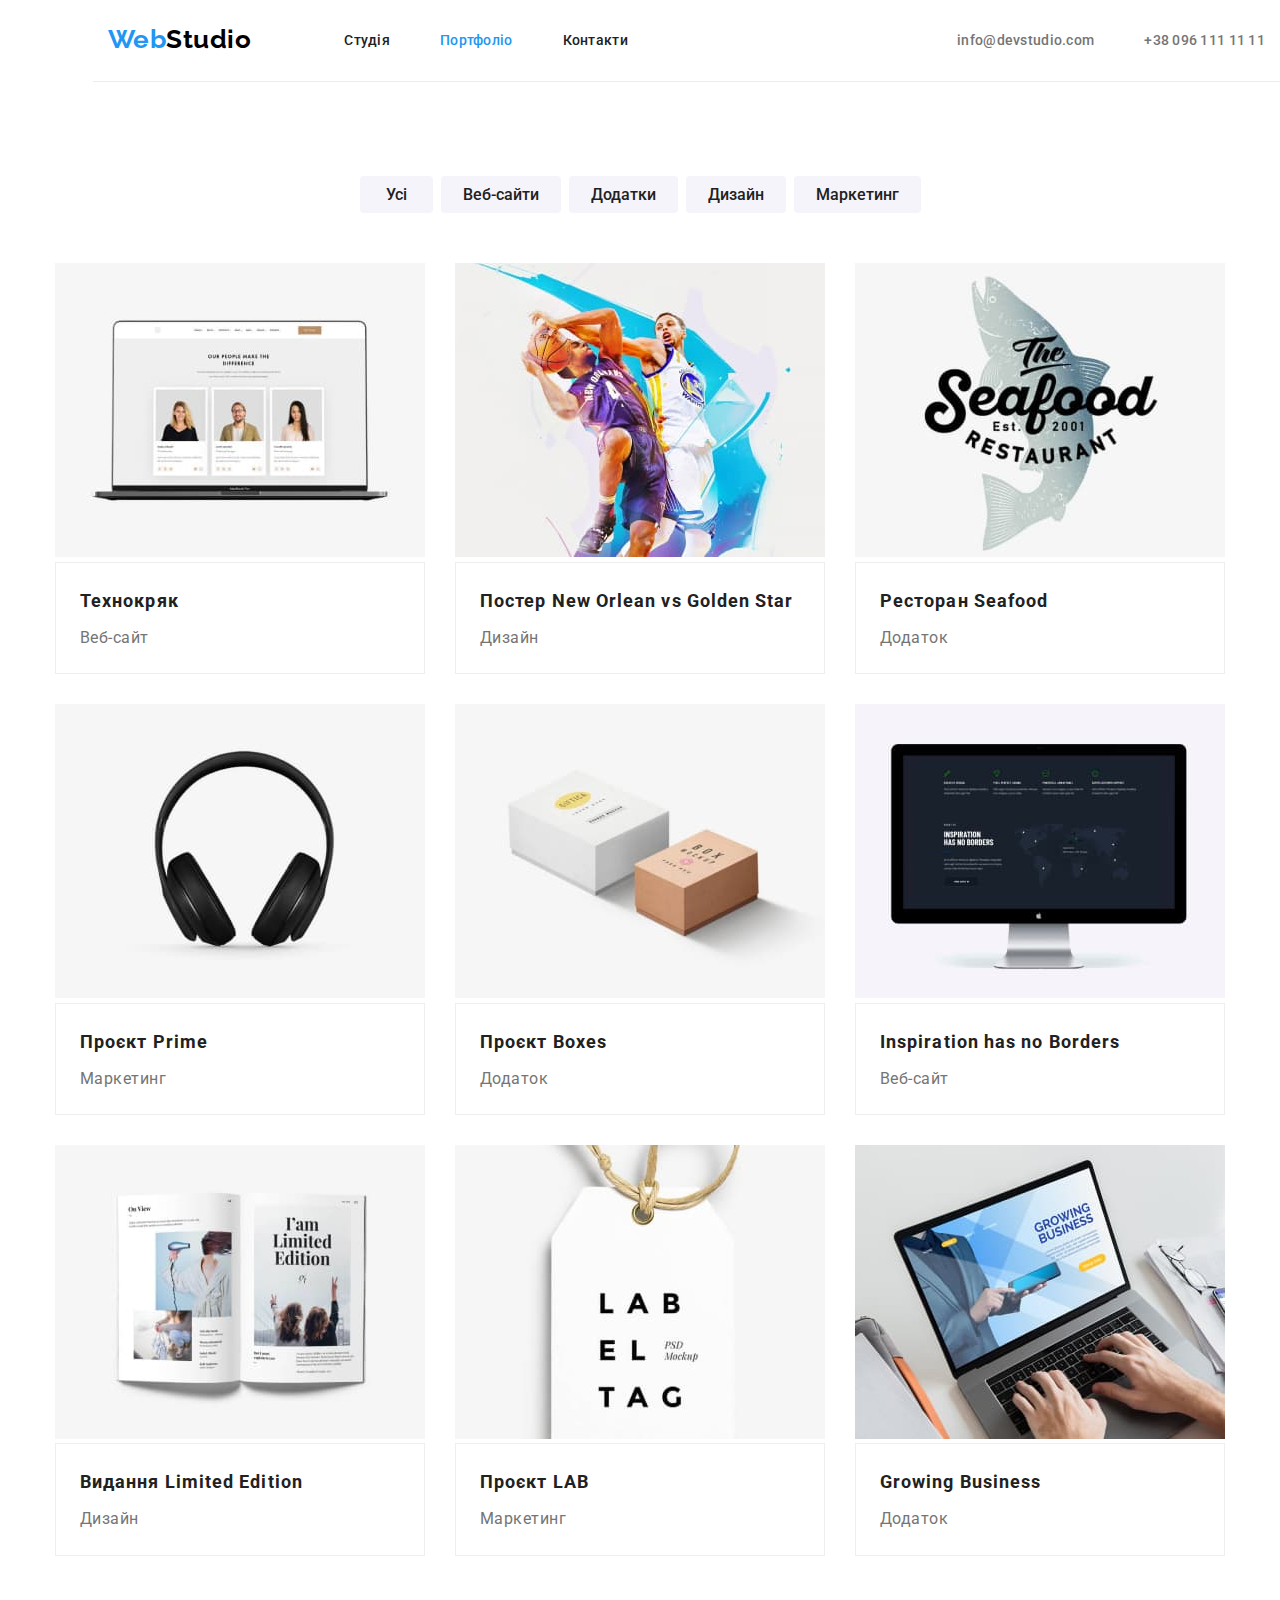
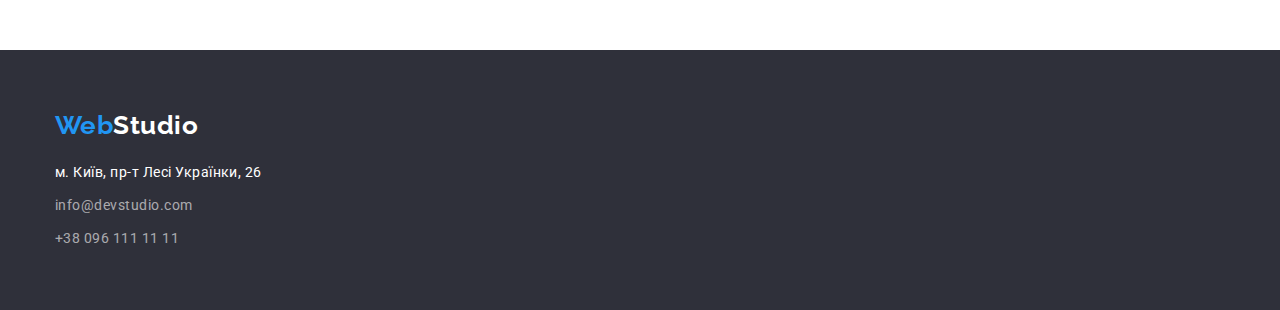
==== commit cb8b48a7: "Редактирование главной страницы, хедер" ====
--- a/portfolio.html
+++ b/portfolio.html
@@ -18,26 +18,28 @@
   <body>
     <!--Шапка сайту-->
     <header class="header">
-      <div class="container main-nav">
-        <nav class="nav">
-          <a href="./index.html" class="logo">
-            <span class="logo-first">Web</span><span class="logo-second">Studio</span>
-          </a>
-          <ul class="site-nav list">
-            <li class="item"><a href="./index.html" class="link">Студія</a></li>
-            <li class="item"><a href="Портфоліо" class="link current">Портфоліо</a></li>
-            <li class="item"><a href="Контакти" class="link">Контакти</a></li>
+      <section class="section site-nav">
+        <div class="container main-nav">
+          <nav class="nav">
+            <a href="./index.html" class="logo">
+              <span class="logo-first">Web</span><span class="logo-second">Studio</span>
+            </a>
+            <ul class="site-nav list">
+              <li class="item"><a href="./index.html" class="link">Студія</a></li>
+              <li class="item"><a href="Портфоліо" class="link current">Портфоліо</a></li>
+              <li class="item"><a href="Контакти" class="link">Контакти</a></li>
+            </ul>
+          </nav>
+          <ul class="auth-nav list">
+            <li class="item"><a href="info@devstudio.com" class="link">info@devstudio.com</a></li>
+            <li class="item"><a href="+380961111111" class="link">+38 096 111 11 11</a></li>
           </ul>
-        </nav>
-        <ul class="auth-nav list">
-          <li class="item"><a href="info@devstudio.com" class="link">info@devstudio.com</a></li>
-          <li class="item"><a href="+380961111111" class="link">+38 096 111 11 11</a></li>
-        </ul>
-      </div>
+        </div>
+      </section>
     </header>
 
     <main>
-      <section class="section">
+      <section class="section portfolio-collection">
         <div class="container">
           <div class="portfolio-collection">
             <h1 class="title-none">Портфоліо</h1>
--- a/css/styles.css
+++ b/css/styles.css
@@ -37,10 +37,14 @@
   list-style: none;
 }
 
+
 /* Site nav */
 .main-nav {
   display: flex;
   align-items: center;
+}
+
+.section.site-nav {
   border-bottom-width: 1px;
   border-bottom-style: solid;
   border-bottom-color: var(--color-border-header);
@@ -138,6 +142,7 @@
 .page-header {
   background-color: var(--button-text-color);
 }
+
 
 /* Hero */
 
@@ -250,62 +255,62 @@
   margin-bottom: 50px;
 }
 
+/* Features */
+.features {
+  display: flex;
+}
+
+.features .item + .item {
+  margin-left: 30px;
+}
+
+.section.features {
+  padding-bottom: 94px;
+  padding-top: 94px;
+
+}
+
+.features .title {
+  margin-bottom: 10px;
+  color: var(--primary-text-color);
+  font-weight: 700;
+  font-size: 14px;
+  line-height: 1.2;
+  text-transform: uppercase;
+  text-align: left;
+}
+
+.features .text {
+  color: var(--secondary-text-color);
+  font-size: 14px;
+  line-height: 1.71;
+}
+
+/* Work */
+
+.section.works {
+  padding-bottom: 94px;
+}
+
+.work {
+  display: flex;
+  justify-content: space-between;
+  max-height: 294px;
+}
+
+/* Command */
+
+.command.list {
+  display: flex;
+  justify-content: space-between;
+}
+
+.command.list .item {
+  background-color: var(--button-text-color);
+}
+
 .section.command {
   padding-top: 94px;
-  padding-bottom: 94px;
-}
-
-/* Features */
-.features {
-  display: flex;
-}
-
-.features .item + .item {
-  margin-left: 30px;
-}
-
-ul.features.list {
-  margin-bottom: 94px;
-  padding-top: 94px;
-}
-
-.features .title {
-  margin-bottom: 10px;
-  color: var(--primary-text-color);
-  font-weight: 700;
-  font-size: 14px;
-  line-height: 1.2;
-  text-transform: uppercase;
-  text-align: left;
-}
-
-.features .text {
-  color: var(--secondary-text-color);
-  font-size: 14px;
-  line-height: 1.71;
-}
-
-/* Work */
-
-.work {
-  display: flex;
-  justify-content: space-between;
-  max-height: 294px;
-}
-
-/* Command */
-
-.command.list {
-  display: flex;
-  justify-content: space-between;
-}
-
-.command.list .item {
-  background-color: var(--button-text-color);
-}
-
-.section.command {
-  margin-top: 94px;
   padding-bottom: 94px;
   background-color: var(--bcg-button-color);
 }
@@ -404,22 +409,18 @@
 
 .section ul.button.list {
   padding: 0;
-  margin-bottom: 34px;
+  margin-bottom: 50px;
   padding-top: 0;
   padding-bottom: 0;
 }
 
-.container .portfolio-collection {
-  padding-top: 94px;
-  padding-bottom: 94px;
-}
-
 ul.projects.list {
   display: flex;
   flex-wrap: wrap;
 }
 
 .projects.item {
+  display: block;
   width: 370px;
   margin-right: 30px;
   margin-bottom: 30px;
@@ -431,6 +432,11 @@
 
 .projects.item:nth-last-child(-n + 3) {
   margin-bottom: 0;
+}
+
+.section.portfolio-collection {
+  padding-top: 94px;
+  padding-bottom: 94px;
 }
 
 .collection-name {
